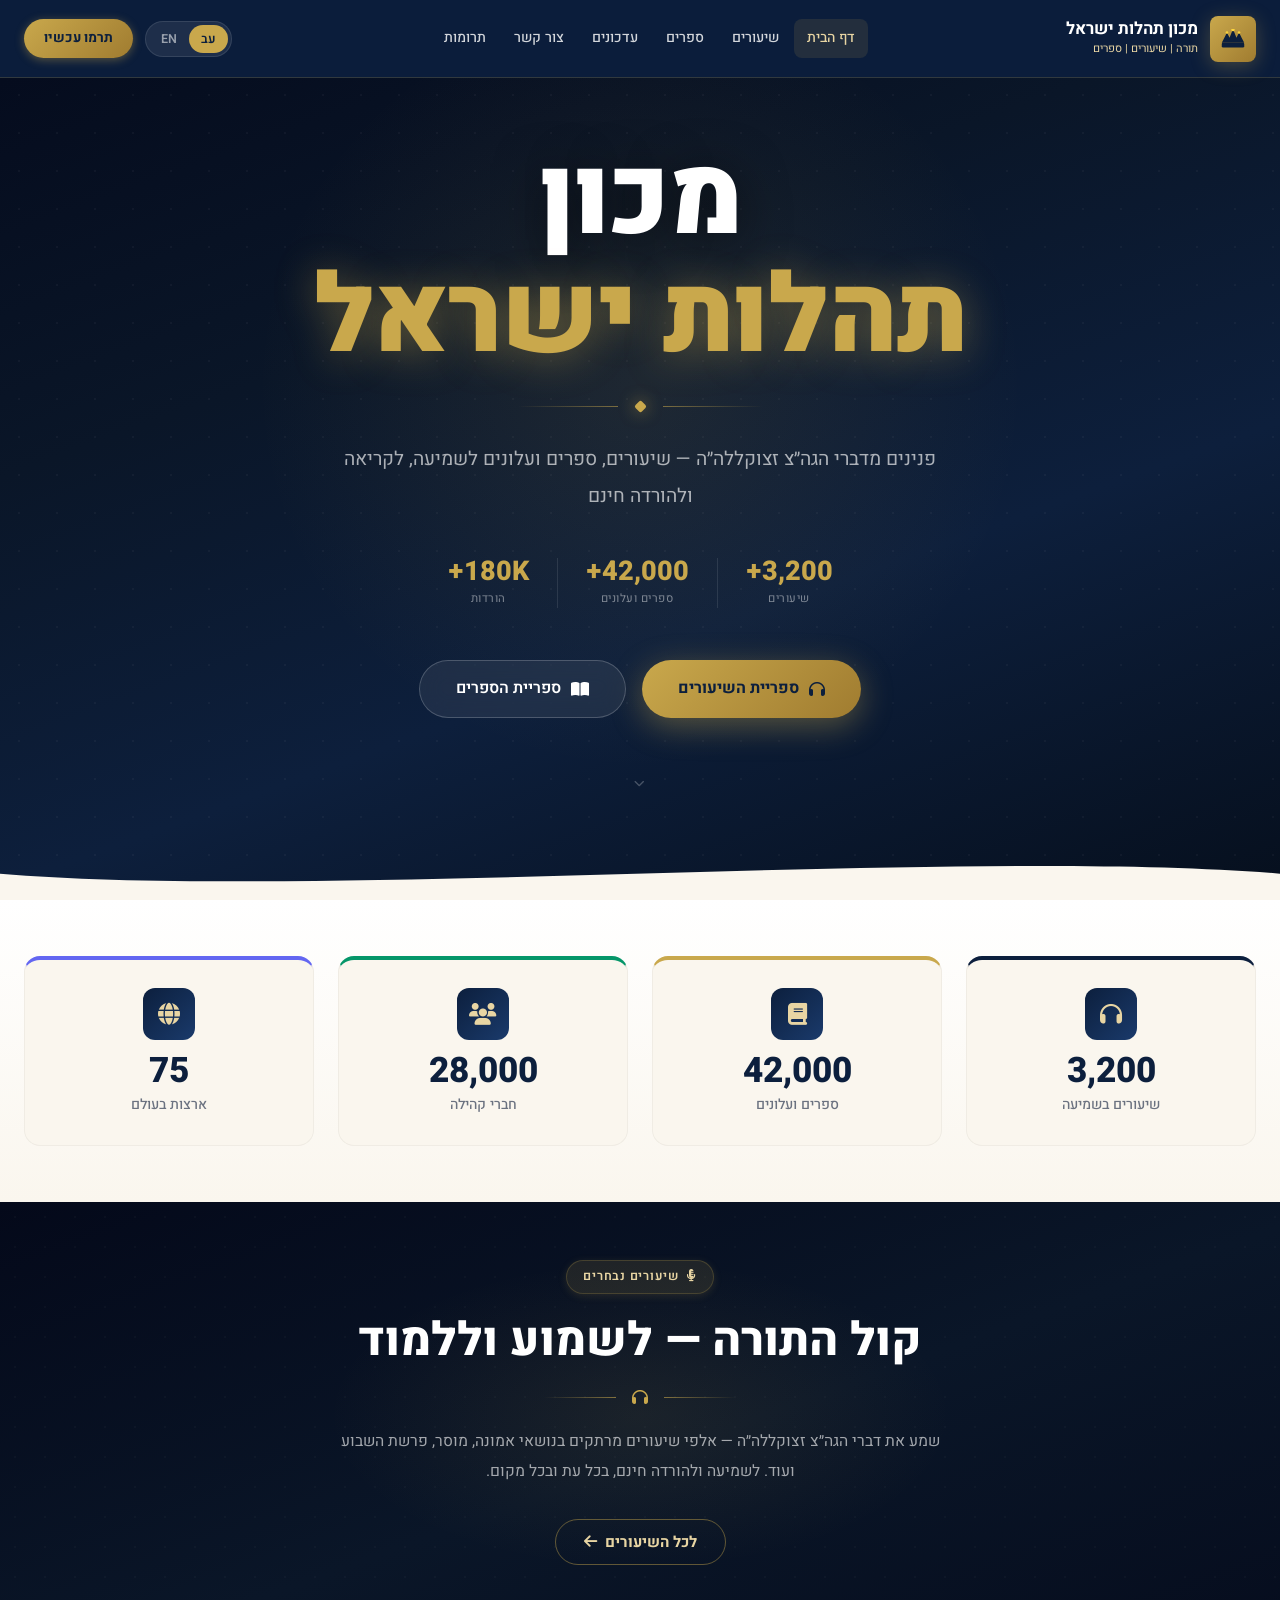
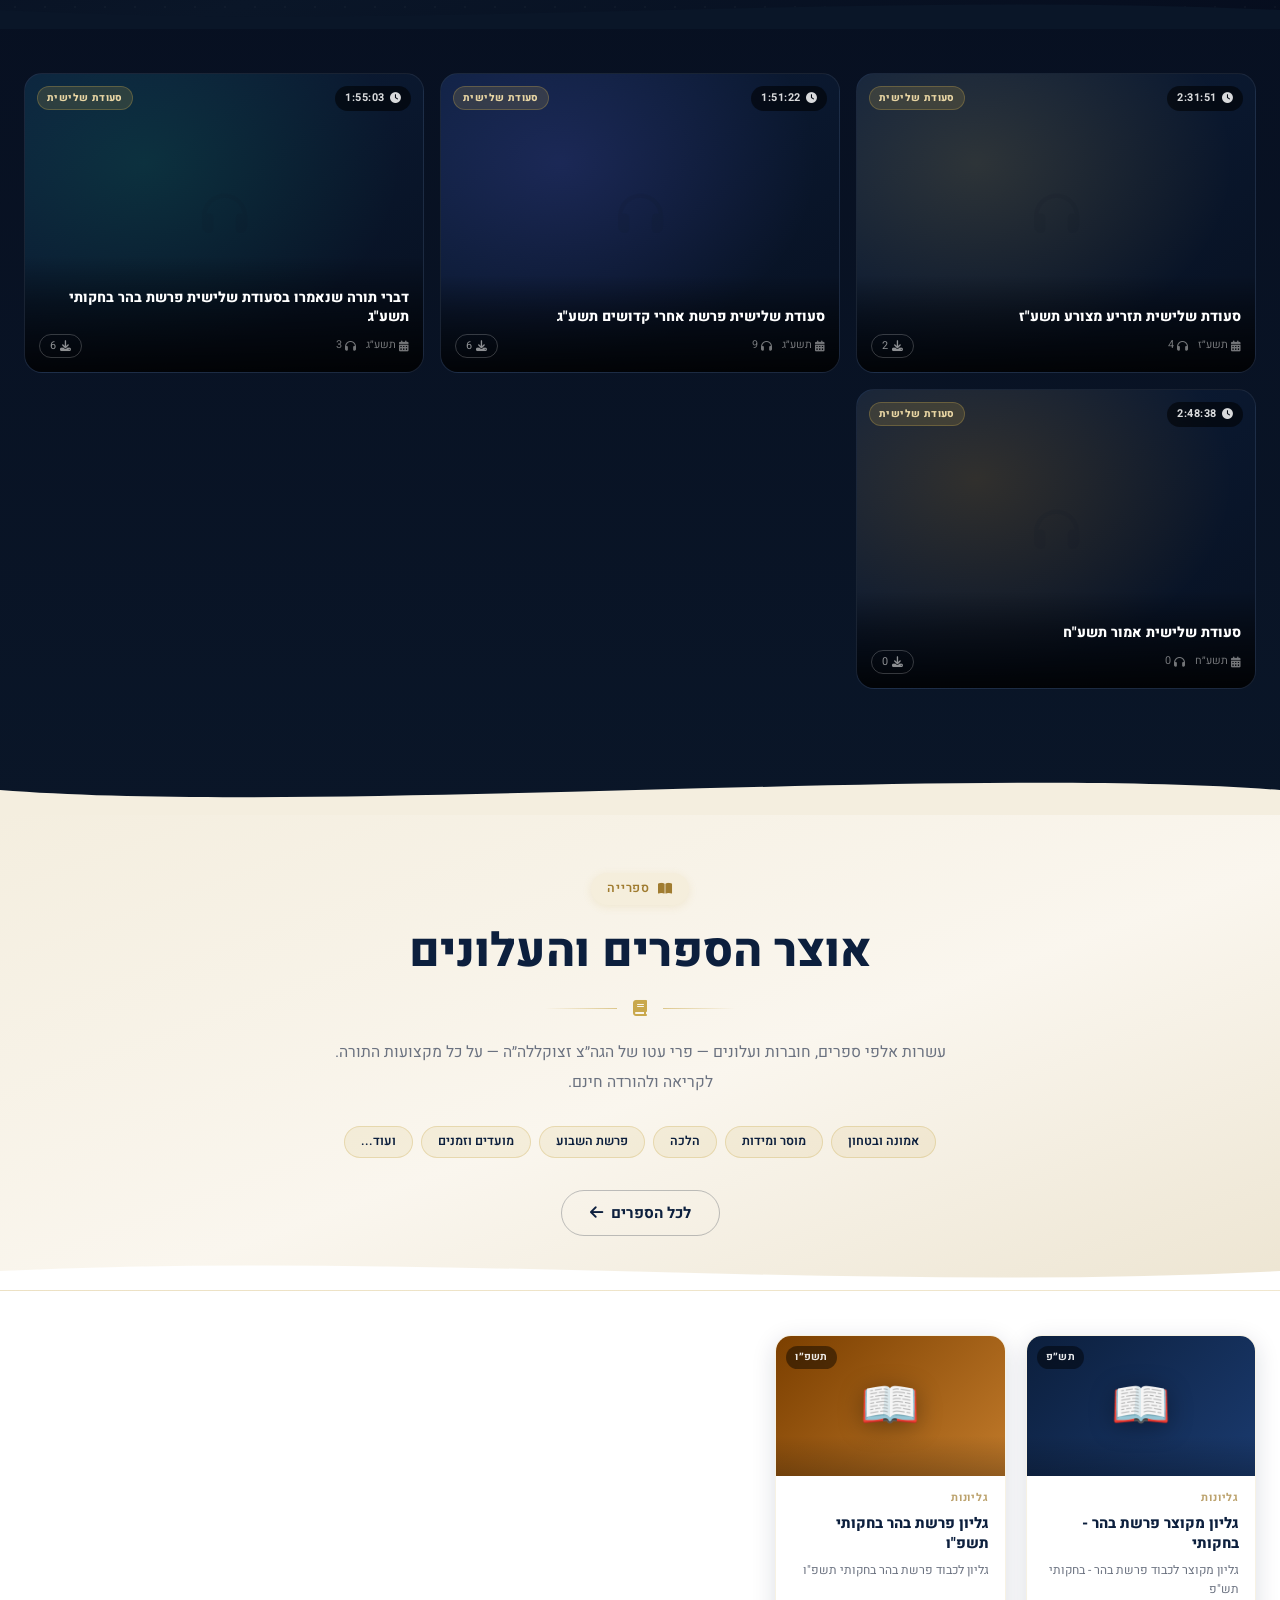
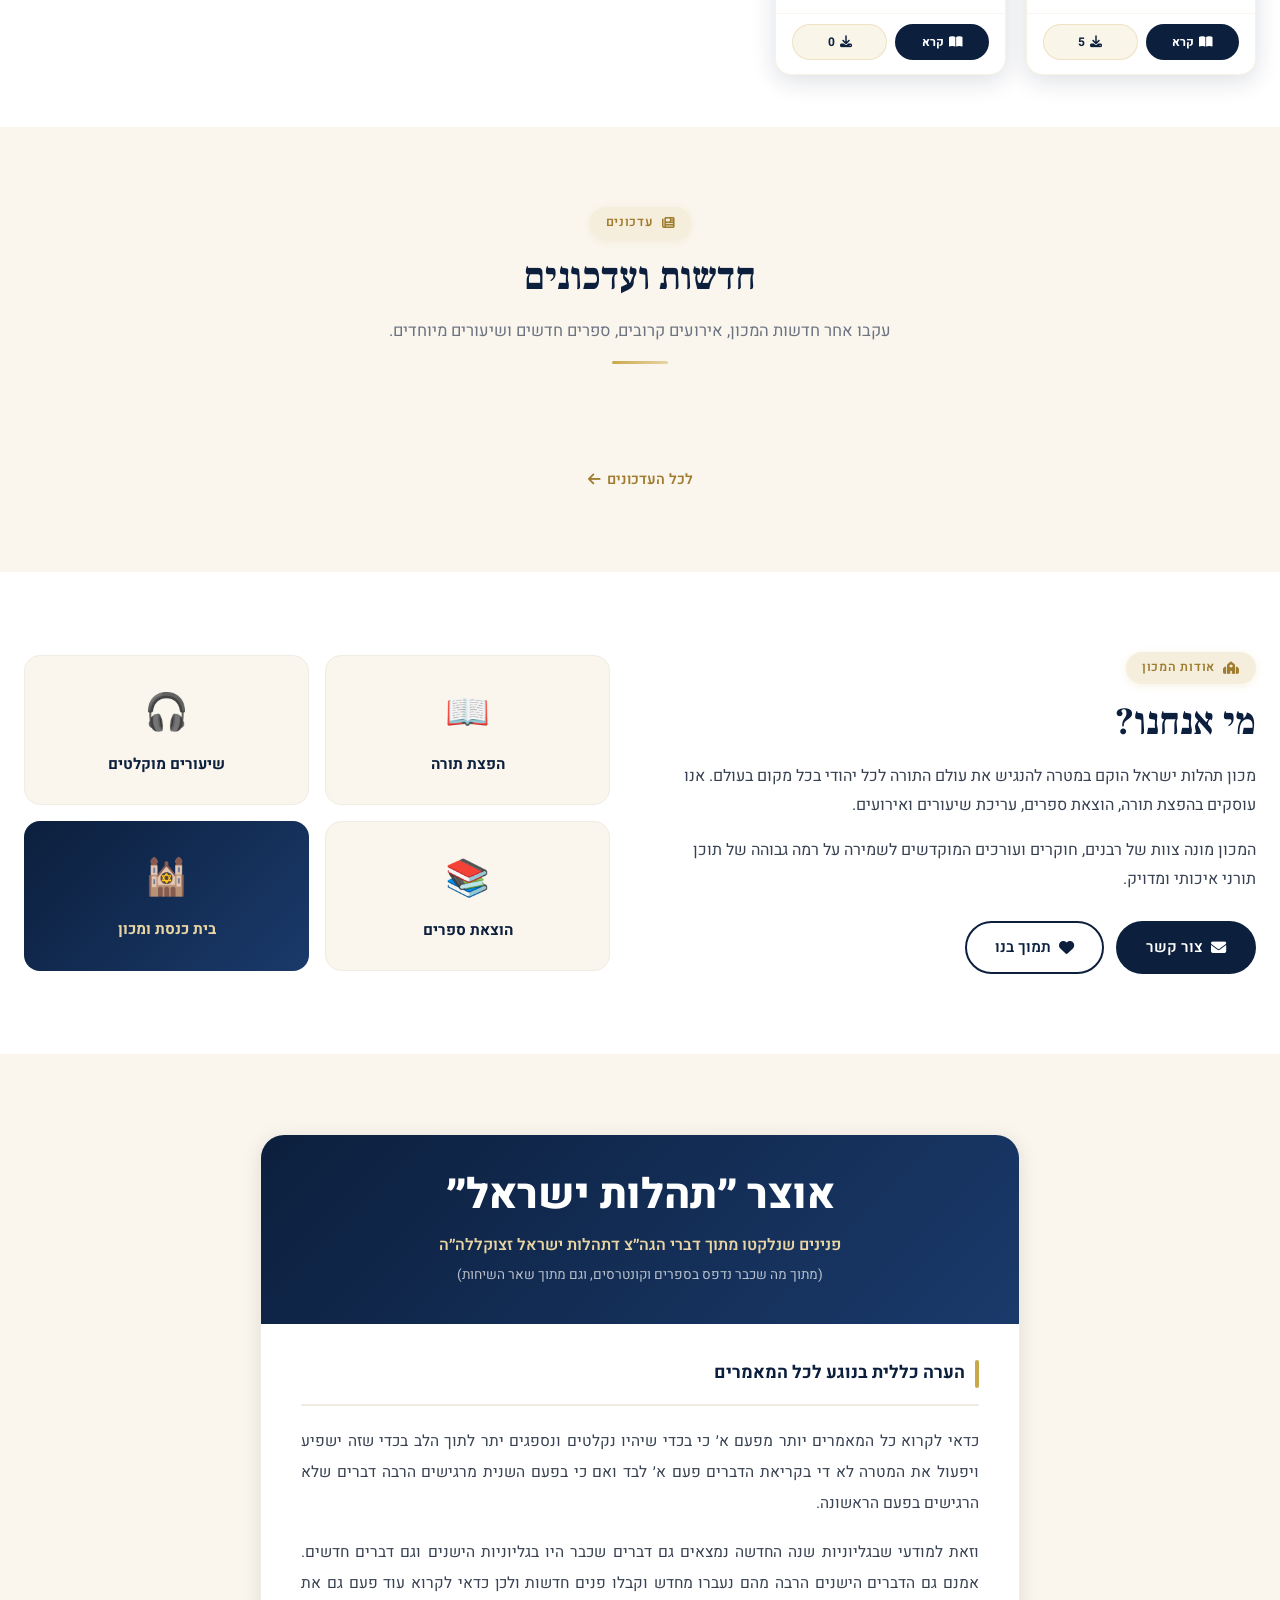
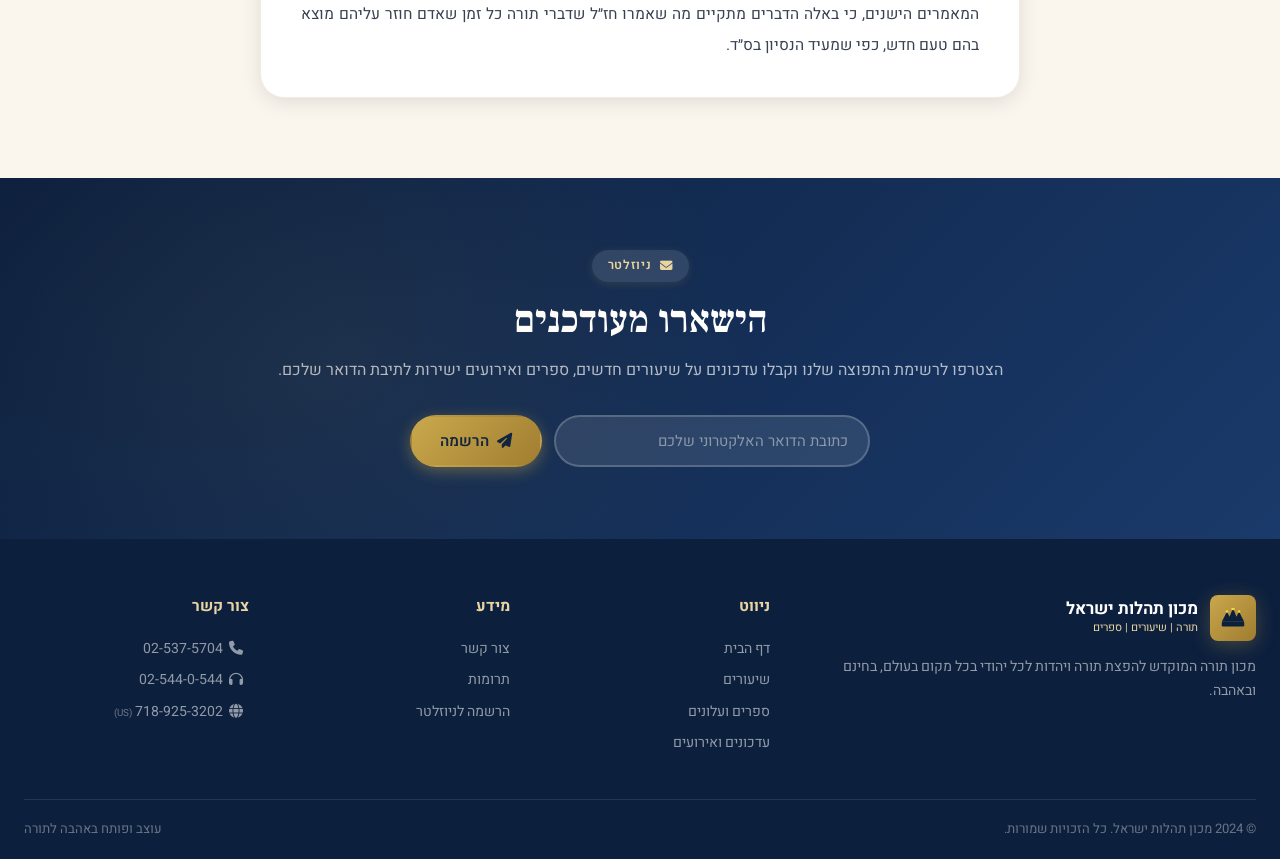
==== index.html @ 5eef7f37 "Homepage lessons: redesign as compact audio-tile grid" ====
<!DOCTYPE html>
<html lang="he" dir="rtl">
<head>
  <meta charset="UTF-8">
  <meta name="viewport" content="width=device-width, initial-scale=1.0">
  <title>מכון תהלות ישראל — Tehillot Israel Institute</title>
  <meta name="description" content="מכון תהלות ישראל — מאגר אלפי שיעורים ועשרות אלפי ספרים ועלונים. Torah lessons, books and pamphlets.">
  <link rel="stylesheet" href="css/style.css">
  <link rel="stylesheet" href="https://cdnjs.cloudflare.com/ajax/libs/font-awesome/6.5.0/css/all.min.css">
  <style>
    /* ===== NEW HERO ===== */
    .hero-grand {
      min-height: 100vh;
      background: linear-gradient(160deg, #040a1c 0%, #0a1628 35%, #0d1f3c 65%, #060f1d 100%);
      position: relative; display: flex; align-items: center; justify-content: center;
      overflow: hidden; padding-top: var(--nav-h);
    }
    /* dot grid */
    .hero-grand::before {
      content: ''; position: absolute; inset: 0; pointer-events: none;
      background-image: radial-gradient(rgba(255,255,255,.035) 1.5px, transparent 1.5px);
      background-size: 38px 38px;
    }
    /* golden glow center */
    .hero-grand::after {
      content: ''; position: absolute; pointer-events: none;
      width: 800px; height: 800px; border-radius: 50%;
      background: radial-gradient(ellipse, rgba(201,168,76,.1) 0%, transparent 68%);
      top: 50%; left: 50%; transform: translate(-50%, -58%);
    }
    .hero-grand-content { position: relative; z-index: 2; text-align: center; padding: 48px 20px 96px; }
    /* emblem */
    .hero-emblem {
      width: 96px; height: 96px;
      background: linear-gradient(135deg, var(--gold) 0%, var(--gold-dark) 100%);
      border-radius: 26px; display: flex; align-items: center; justify-content: center;
      margin: 0 auto 36px;
      font-size: 2.4rem; font-weight: 900; color: var(--primary); letter-spacing: -2px;
      box-shadow: 0 0 0 14px rgba(201,168,76,.1), 0 24px 64px rgba(201,168,76,.3);
      animation: emblem-pulse 3s ease-in-out infinite;
    }
    @keyframes emblem-pulse {
      0%, 100% { box-shadow: 0 0 0 14px rgba(201,168,76,.1), 0 24px 64px rgba(201,168,76,.25); }
      50%       { box-shadow: 0 0 0 22px rgba(201,168,76,.06), 0 24px 64px rgba(201,168,76,.4); }
    }
    .hero-supertitle {
      font-size: .68rem; letter-spacing: 5px; color: var(--gold-light);
      text-transform: uppercase; margin-bottom: 22px; font-weight: 600; opacity: .8;
    }
    .hero-main-title {
      font-family: var(--font-he); font-size: clamp(3rem, 9vw, 6.8rem);
      color: #fff; margin: 0 0 18px; font-weight: 900; line-height: 1.08;
      text-shadow: 0 6px 48px rgba(0,0,0,.55); letter-spacing: -1px;
    }
    .hero-main-title .gold { color: var(--gold); text-shadow: 0 4px 40px rgba(201,168,76,.45); }
    /* ornamental divider */
    .hero-ornament {
      display: flex; align-items: center; justify-content: center;
      gap: 18px; margin: 26px auto 30px;
    }
    .hero-ornament-line {
      height: 1px; width: 100px;
      background: linear-gradient(to var(--dir-end, left), transparent, rgba(201,168,76,.55));
    }
    .hero-ornament-diamond {
      width: 9px; height: 9px; background: var(--gold);
      transform: rotate(45deg); border-radius: 2px;
      box-shadow: 0 0 16px rgba(201,168,76,.7);
    }
    .hero-tagline {
      font-size: clamp(.95rem, 2vw, 1.2rem); color: rgba(255,255,255,.65);
      margin: 0 auto 44px; max-width: 600px; line-height: 1.9; font-weight: 400;
    }
    /* inline stats */
    .hero-mini-stats {
      display: flex; align-items: center; justify-content: center;
      gap: 0; margin-bottom: 52px; flex-wrap: wrap;
    }
    .hero-mini-stat { text-align: center; padding: 0 28px; }
    .hero-mini-stat + .hero-mini-stat { border-right: 1px solid rgba(255,255,255,.1); }
    .hero-mini-num { font-size: 1.7rem; font-weight: 800; color: var(--gold); line-height: 1; }
    .hero-mini-lbl { font-size: .72rem; color: rgba(255,255,255,.45); margin-top: 4px; letter-spacing: .5px; }
    /* CTA buttons */
    .hero-cta-row { display: flex; gap: 16px; justify-content: center; flex-wrap: wrap; }
    .hero-btn-gold {
      display: inline-flex; align-items: center; gap: 10px;
      background: linear-gradient(135deg, var(--gold) 0%, var(--gold-dark) 100%);
      color: var(--primary); font-weight: 700; font-size: 1rem;
      padding: 15px 36px; border-radius: 50px; text-decoration: none;
      box-shadow: 0 8px 32px rgba(201,168,76,.4);
      transition: transform .2s, box-shadow .2s;
    }
    .hero-btn-gold:hover { transform: translateY(-3px); box-shadow: 0 14px 44px rgba(201,168,76,.5); }
    .hero-btn-ghost {
      display: inline-flex; align-items: center; gap: 10px;
      background: rgba(255,255,255,.07); color: #fff; font-weight: 600; font-size: 1rem;
      padding: 15px 36px; border-radius: 50px; text-decoration: none;
      border: 1.5px solid rgba(255,255,255,.2);
      backdrop-filter: blur(12px); transition: background .2s, transform .2s;
    }
    .hero-btn-ghost:hover { background: rgba(255,255,255,.13); transform: translateY(-3px); }
    /* scroll hint */
    .hero-scroll-hint {
      margin-top: 60px; color: rgba(255,255,255,.25);
      display: flex; flex-direction: column; align-items: center; gap: 6px;
      font-size: .68rem; letter-spacing: 2px;
    }
    .hero-scroll-hint i { animation: hint-bounce .9s ease-in-out infinite alternate; }
    @keyframes hint-bounce {
      from { transform: translateY(0); opacity: .3; }
      to   { transform: translateY(7px); opacity: .7; }
    }
    .p-0 { padding: 0 !important; }
    /* ===== Featured section toppers ===== */
    .feat-section-topper {
      padding: 58px 0 46px; text-align: center;
      position: relative; overflow: hidden;
    }
    .lessons-topper {
      background: linear-gradient(160deg,#04091a 0%,#0a1628 55%,#060d1e 100%);
      padding-bottom: 64px;
    }
    .lessons-topper::before {
      content:''; position:absolute; inset:0; pointer-events:none;
      background-image: radial-gradient(rgba(255,255,255,.022) 1px, transparent 1px);
      background-size: 30px 30px;
    }
    .lessons-topper::after {
      content:''; position:absolute; pointer-events:none;
      width:650px; height:320px; border-radius:50%;
      background: radial-gradient(ellipse, rgba(201,168,76,.09) 0%, transparent 68%);
      top:50%; left:50%; transform:translate(-50%,-50%);
    }
    /* wave transitions */
    .lessons-wave, .books-wave {
      position:absolute; bottom:-1px; left:0; right:0; line-height:0; z-index:3;
    }
    .books-topper {
      background: linear-gradient(160deg,#f4eedf 0%,#faf6ee 55%,#ede5d2 100%);
      border-bottom: 1px solid rgba(201,168,76,.18);
    }
    .feat-topper-inner { position:relative; z-index:2; max-width:680px; margin:0 auto; }
    .lessons-topper .section-tag {
      background: rgba(201,168,76,.13); color: var(--gold-light);
      border: 1px solid rgba(201,168,76,.22);
    }
    .feat-title {
      font-family: var(--font-he);
      font-size: clamp(1.9rem,4vw,2.9rem);
      font-weight: 800; line-height: 1.15; margin: 0 0 22px;
    }
    .lessons-topper .feat-title { color:#fff; }
    .books-topper   .feat-title { color:var(--primary); }
    .feat-ornament {
      display:flex; align-items:center; justify-content:center;
      gap:16px; margin-bottom:22px;
    }
    .feat-line {
      display:block; height:1px; width:72px;
      background: linear-gradient(to left, transparent, rgba(201,168,76,.6));
    }
    .feat-line-r { background: linear-gradient(to right, transparent, rgba(201,168,76,.6)); }
    .feat-icon { color:var(--gold); font-size:1rem; }
    .feat-desc { font-size:.98rem; line-height:1.9; max-width:620px; margin:0 auto; }
    .lessons-topper .feat-desc { color:rgba(255,255,255,.62); }
    .books-topper   .feat-desc { color:var(--text-light); }
    .feat-cards-wrap { padding-top:44px; padding-bottom:52px; }
    .feat-cards-wrap:empty,
    .feat-cards-wrap[data-empty="1"] { display:none; }

    /* ===== Homepage Lesson Cards (audio-tile style) ===== */
    .home-lessons-grid {
      display:grid;
      grid-template-columns: repeat(3,1fr);
      gap:16px;
    }
    @media(max-width:768px){ .home-lessons-grid { grid-template-columns:1fr 1fr; } }
    @media(max-width:480px){ .home-lessons-grid { grid-template-columns:1fr; } }

    .hlc {
      position:relative; border-radius:18px; overflow:hidden;
      aspect-ratio:4/3; cursor:pointer;
      background:linear-gradient(145deg,#0d1f3c,#071020);
      border:1px solid rgba(255,255,255,.07);
      transition:transform .22s, box-shadow .22s;
    }
    .hlc:hover { transform:translateY(-5px) scale(1.02); box-shadow:0 20px 48px rgba(0,0,0,.5); }

    /* tinted gradient per index */
    .hlc[data-ci="0"] { --tc:rgba(201,168,76,.18); }
    .hlc[data-ci="1"] { --tc:rgba(99,102,241,.18); }
    .hlc[data-ci="2"] { --tc:rgba(16,185,129,.14); }
    .hlc[data-ci="3"] { --tc:rgba(245,158,11,.16); }
    .hlc[data-ci="4"] { --tc:rgba(239,68,68,.14); }
    .hlc[data-ci="5"] { --tc:rgba(139,92,246,.16); }
    .hlc::before {
      content:''; position:absolute; inset:0;
      background:radial-gradient(ellipse at 30% 30%, var(--tc,rgba(201,168,76,.15)), transparent 65%);
      pointer-events:none;
    }

    /* duration stamp top-left */
    .hlc-dur {
      position:absolute; top:12px; right:12px;
      background:rgba(0,0,0,.55); backdrop-filter:blur(8px);
      color:rgba(255,255,255,.85); font-size:.68rem; font-weight:700;
      padding:4px 10px; border-radius:20px; letter-spacing:.5px;
      display:flex; align-items:center; gap:5px;
    }

    /* category tag top-right */
    .hlc-cat {
      position:absolute; top:12px; left:12px;
      background:rgba(201,168,76,.18); backdrop-filter:blur(8px);
      border:1px solid rgba(201,168,76,.3);
      color:var(--gold-light); font-size:.63rem; font-weight:800;
      padding:3px 9px; border-radius:20px; letter-spacing:.4px;
    }

    /* big headphone icon center */
    .hlc-icon {
      position:absolute; top:50%; left:50%; transform:translate(-50%,-58%);
      font-size:2.8rem; opacity:.12; pointer-events:none;
    }

    /* play button center — appears on hover */
    .hlc-play-wrap {
      position:absolute; top:50%; left:50%; transform:translate(-50%,-50%);
      opacity:0; transition:opacity .2s;
    }
    .hlc:hover .hlc-play-wrap { opacity:1; }
    .hlc-play {
      width:52px; height:52px; border-radius:50%;
      background:linear-gradient(135deg,var(--gold),var(--gold-dark));
      border:none; cursor:pointer; display:flex; align-items:center; justify-content:center;
      color:var(--primary); font-size:1.1rem;
      box-shadow:0 6px 24px rgba(201,168,76,.55);
      transition:transform .15s;
    }
    .hlc-play:hover { transform:scale(1.1); }

    /* bottom info bar */
    .hlc-bottom {
      position:absolute; bottom:0; left:0; right:0;
      background:linear-gradient(to top, rgba(0,0,0,.85) 0%, rgba(0,0,0,.4) 60%, transparent 100%);
      padding:32px 14px 14px;
    }
    .hlc-title {
      font-size:.88rem; font-weight:800; color:#fff; line-height:1.35;
      display:-webkit-box; -webkit-line-clamp:2; -webkit-box-orient:vertical; overflow:hidden;
      margin-bottom:8px;
    }
    .hlc-foot {
      display:flex; align-items:center; justify-content:space-between;
    }
    .hlc-stats { display:flex; gap:10px; font-size:.68rem; color:rgba(255,255,255,.45); }
    .hlc-stats span { display:flex; align-items:center; gap:3px; }
    .hlc-dl {
      background:transparent; border:1px solid rgba(255,255,255,.2); border-radius:20px;
      padding:3px 10px; font-size:.68rem; color:rgba(255,255,255,.55); cursor:pointer;
      transition:border-color .15s, color .15s; display:flex; align-items:center; gap:4px;
    }
    .hlc-dl:hover { border-color:rgba(201,168,76,.6); color:var(--gold-light); }

    /* ===== Homepage Book Cards (book-cover style) ===== */
    .home-books-grid { display:grid; grid-template-columns:repeat(auto-fill,minmax(200px,1fr)); gap:20px; }
    .hbc {
      border-radius:16px; overflow:hidden;
      box-shadow:0 6px 24px rgba(12,31,61,.14);
      border:1px solid rgba(201,168,76,.15);
      background:#fff;
      display:flex; flex-direction:column;
      cursor:pointer;
      transition:transform .22s, box-shadow .22s;
    }
    .hbc:hover { transform:translateY(-6px) rotate(-0.5deg); box-shadow:0 18px 48px rgba(12,31,61,.18); }
    .hbc-cover {
      height:140px; position:relative; display:flex; align-items:center; justify-content:center;
      overflow:hidden;
    }
    .hbc-cover-emoji { font-size:3rem; position:relative; z-index:2; filter:drop-shadow(0 4px 12px rgba(0,0,0,.35)); }
    .hbc-cover::after {
      content:''; position:absolute; bottom:0; left:0; right:0; height:40px;
      background:linear-gradient(to top, rgba(0,0,0,.25), transparent);
    }
    .hbc-year-badge {
      position:absolute; top:10px; left:10px; z-index:3;
      background:rgba(0,0,0,.45); backdrop-filter:blur(8px);
      color:rgba(255,255,255,.9); font-size:.65rem; font-weight:700;
      padding:3px 9px; border-radius:20px; letter-spacing:.3px;
    }
    .hbc-body { padding:14px 16px; flex:1; }
    .hbc-cat {
      font-size:.68rem; font-weight:700; text-transform:uppercase;
      letter-spacing:.8px; margin-bottom:6px; opacity:.7;
    }
    .hbc-title { font-size:.92rem; font-weight:800; color:var(--primary); line-height:1.4; margin-bottom:6px; }
    .hbc-desc { font-size:.75rem; color:var(--text-light); line-height:1.6; display:-webkit-box; -webkit-line-clamp:2; -webkit-box-orient:vertical; overflow:hidden; }
    .hbc-foot {
      padding:10px 16px 14px; display:flex; gap:8px;
      border-top:1px solid rgba(201,168,76,.1);
    }
    .hbc-btn {
      flex:1; padding:8px 0; border-radius:20px; font-size:.75rem; font-weight:700;
      border:none; cursor:pointer; display:flex; align-items:center; justify-content:center; gap:5px;
      transition:transform .15s, box-shadow .15s;
    }
    .hbc-btn:hover { transform:translateY(-1px); }
    .hbc-btn-read { background:var(--primary); color:#fff; }
    .hbc-btn-dl { background:rgba(201,168,76,.12); color:var(--primary); border:1px solid rgba(201,168,76,.25); }

    /* Book cover color palette */
    .hbc-cover-0 { background:linear-gradient(135deg,#0c1f3d 0%,#1a3a6e 100%); }
    .hbc-cover-1 { background:linear-gradient(135deg,#7b3f00 0%,#c17a2a 100%); }
    .hbc-cover-2 { background:linear-gradient(135deg,#1a3a2a 0%,#2d6a4f 100%); }
    .hbc-cover-3 { background:linear-gradient(135deg,#3a1a2a 0%,#7a2d5a 100%); }
    .hbc-cover-4 { background:linear-gradient(135deg,#1a2a3a 0%,#2d4a7a 100%); }
    .hbc-cover-5 { background:linear-gradient(135deg,#3a2a0c 0%,#7a5a1a 100%); }
    .feat-cta-link {
      display: inline-flex; align-items: center; gap: 8px;
      color: var(--gold-light); font-weight: 700; font-size: .95rem;
      border: 1.5px solid rgba(201,168,76,.45); border-radius: 50px;
      padding: 10px 28px; transition: background .2s, gap .2s;
      text-decoration: none;
    }
    .feat-cta-link:hover { background: rgba(201,168,76,.1); gap: 14px; }
    .feat-cta-link--dark { color: var(--primary); border-color: rgba(10,22,40,.25); }
    .feat-cta-link--dark:hover { background: rgba(10,22,40,.06); }

    /* ===== Homepage polish ===== */
    .stats-section { background: linear-gradient(180deg,#fff 0%,var(--cream) 100%); }
    .stats-grid { gap: 24px; }
    .stat-card { border-top: 4px solid transparent; position: relative; overflow: hidden; }
    .stat-card::before { content:''; position:absolute; inset:0; opacity:0; transition: opacity .3s;
      background: linear-gradient(135deg, rgba(201,168,76,.04), transparent); }
    .stat-card:hover::before { opacity:1; }
    .stat-card:nth-child(1) { border-top-color: var(--primary); }
    .stat-card:nth-child(2) { border-top-color: var(--gold); }
    .stat-card:nth-child(3) { border-top-color: var(--success); }
    .stat-card:nth-child(4) { border-top-color: #6366f1; }
    .stat-num { font-size: 2.2rem; }
    .section-header { position: relative; }
    .section-header::after {
      content:''; display:block; width:56px; height:3px;
      background: linear-gradient(to right, var(--gold), var(--gold-light));
      margin: 14px auto 0; border-radius:2px;
    }
    .card { transition: transform .22s ease, box-shadow .22s ease; }
    .card:hover { transform: translateY(-5px); box-shadow: 0 12px 36px rgba(12,31,61,.12); }
    .section { position: relative; }
    .section-tag { box-shadow: 0 2px 8px rgba(201,168,76,.15); }
    .subscribe-section { position: relative; overflow: hidden; }
    #subscribeSection { scroll-margin-top: var(--nav-h, 80px); }
    .subscribe-section::before {
      content:''; position:absolute; top:-40%; left:-10%;
      width:70%; height:180%;
      background: radial-gradient(ellipse, rgba(201,168,76,.07), transparent 70%);
      pointer-events:none;
    }
  </style>
</head>
<body>

<!-- NAVBAR -->
<nav class="navbar" id="navbar">
  <div class="nav-container">
    <a href="index.html" class="nav-logo">
      <div class="nav-logo-icon">
        <svg viewBox="0 0 30 22" width="26" height="19" fill="none" xmlns="http://www.w3.org/2000/svg">
          <path d="M2,16 L5,10 L8,4 L11,10 L15,0 L19,10 L22,4 L25,10 L28,16 Z" fill="#0c1f3d"/>
          <rect x="2" y="16" width="26" height="5.5" rx="1.5" fill="#0c1f3d"/>
          <circle cx="8"  cy="4"   r="1.5" fill="rgba(255,215,60,0.95)"/>
          <circle cx="15" cy="0.8" r="1.9" fill="rgba(255,215,60,1)"/>
          <circle cx="22" cy="4"   r="1.5" fill="rgba(255,215,60,0.95)"/>
        </svg>
      </div>
      <div>
        <div class="nav-logo-title" data-he="מכון תהלות ישראל" data-en="Tehillot Israel Institute">מכון תהלות ישראל</div>
        <div class="nav-logo-sub" data-he="תורה | שיעורים | ספרים" data-en="Torah | Lessons | Books">תורה | שיעורים | ספרים</div>
      </div>
    </a>
    <div class="nav-links" id="navLinks">
      <a href="index.html" class="active" data-he="דף הבית" data-en="Home">דף הבית</a>
      <a href="lessons.html" data-he="שיעורים" data-en="Lessons">שיעורים</a>
      <a href="books.html" data-he="ספרים" data-en="Books">ספרים</a>
      <a href="updates.html" data-he="עדכונים" data-en="Updates">עדכונים</a>
      <a href="contact.html" data-he="צור קשר" data-en="Contact">צור קשר</a>
      <a href="donate.html" data-he="תרומות" data-en="Donate">תרומות</a>
    </div>
    <div class="nav-actions">
      <div class="lang-switcher">
        <button class="lang-btn active" data-lang="he">עב</button>
        <button class="lang-btn" data-lang="en">EN</button>
      </div>
      <a href="donate.html" class="btn-donate-nav" data-he="תרמו עכשיו" data-en="Donate Now">תרמו עכשיו</a>
      <div class="hamburger" id="hamburger" onclick="document.getElementById('navLinks').classList.toggle('open')">
        <span></span><span></span><span></span>
      </div>
    </div>
  </div>
</nav>

<!-- HERO -->
<section class="hero-grand">
  <div class="container hero-grand-content">

    <!-- Main title -->
    <h1 class="hero-main-title">
      <span data-he="מכון" data-en="Tehillot">מכון</span>
      <br>
      <span class="gold" data-he="תהלות ישראל" data-en="Israel Institute">תהלות ישראל</span>
    </h1>

    <!-- Ornamental divider -->
    <div class="hero-ornament">
      <div class="hero-ornament-line" style="--dir-end:left"></div>
      <div class="hero-ornament-diamond"></div>
      <div class="hero-ornament-line" style="--dir-end:right"></div>
    </div>

    <!-- Tagline -->
    <p class="hero-tagline" data-he="פנינים מדברי הגה״צ זצוקללה״ה — שיעורים, ספרים ועלונים לשמיעה, לקריאה ולהורדה חינם" data-en="Torah wisdom — thousands of lessons, books and pamphlets to listen, read and download for free">
      פנינים מדברי הגה״צ זצוקללה״ה — שיעורים, ספרים ועלונים לשמיעה, לקריאה ולהורדה חינם
    </p>

    <!-- Mini stats -->
    <div class="hero-mini-stats">
      <div class="hero-mini-stat">
        <div class="hero-mini-num">3,200+</div>
        <div class="hero-mini-lbl" data-he="שיעורים" data-en="Lessons">שיעורים</div>
      </div>
      <div class="hero-mini-stat">
        <div class="hero-mini-num">42,000+</div>
        <div class="hero-mini-lbl" data-he="ספרים ועלונים" data-en="Books & Pamphlets">ספרים ועלונים</div>
      </div>
      <div class="hero-mini-stat">
        <div class="hero-mini-num">180K+</div>
        <div class="hero-mini-lbl" data-he="הורדות" data-en="Downloads">הורדות</div>
      </div>
    </div>

    <!-- CTA Buttons -->
    <div class="hero-cta-row">
      <a href="lessons.html" class="hero-btn-gold">
        <i class="fas fa-headphones"></i>
        <span data-he="ספריית השיעורים" data-en="Lessons Library">ספריית השיעורים</span>
      </a>
      <a href="books.html" class="hero-btn-ghost">
        <i class="fas fa-book-open"></i>
        <span data-he="ספריית הספרים" data-en="Books Library">ספריית הספרים</span>
      </a>
    </div>

    <!-- Scroll hint -->
    <div class="hero-scroll-hint">
      <i class="fas fa-chevron-down"></i>
    </div>

  </div>

  <!-- Wave -->
  <div class="hero-wave" style="position:absolute;bottom:0;left:0;right:0;line-height:0">
    <svg viewBox="0 0 1440 60" preserveAspectRatio="none" xmlns="http://www.w3.org/2000/svg" style="width:100%;display:block">
      <path d="M0,30 C360,60 1080,0 1440,30 L1440,60 L0,60 Z" fill="#faf6ee"/>
    </svg>
  </div>
</section>

<!-- STATS -->
<section class="stats-section">
  <div class="container">
    <div class="stats-grid">
      <div class="stat-card">
        <div class="stat-icon"><i class="fas fa-headphones"></i></div>
        <div class="stat-num count-animate" data-target="3200">0</div>
        <div class="stat-lbl" data-he="שיעורים בשמיעה" data-en="Audio Lessons">שיעורים בשמיעה</div>
      </div>
      <div class="stat-card">
        <div class="stat-icon"><i class="fas fa-book"></i></div>
        <div class="stat-num count-animate" data-target="42000">0</div>
        <div class="stat-lbl" data-he="ספרים ועלונים" data-en="Books & Pamphlets">ספרים ועלונים</div>
      </div>
      <div class="stat-card">
        <div class="stat-icon"><i class="fas fa-users"></i></div>
        <div class="stat-num count-animate" data-target="28000">0</div>
        <div class="stat-lbl" data-he="חברי קהילה" data-en="Community Members">חברי קהילה</div>
      </div>
      <div class="stat-card">
        <div class="stat-icon"><i class="fas fa-globe"></i></div>
        <div class="stat-num count-animate" data-target="75">0</div>
        <div class="stat-lbl" data-he="ארצות בעולם" data-en="Countries Worldwide">ארצות בעולם</div>
      </div>
    </div>
  </div>
</section>

<!-- FEATURED LESSONS -->
<section class="section p-0" style="background:linear-gradient(180deg,#060d1e 0%,#0a1628 100%);">
  <!-- Dark header strip -->
  <div class="feat-section-topper lessons-topper">
    <div class="container">
      <div class="feat-topper-inner">
        <div class="section-tag" style="margin-bottom:20px">
          <i class="fas fa-microphone-alt"></i>
          <span data-he="שיעורים נבחרים" data-en="Featured Lessons">שיעורים נבחרים</span>
        </div>
        <h2 class="feat-title" data-he="קול התורה — לשמוע וללמוד" data-en="The Voice of Torah — Listen & Learn">
          קול התורה — לשמוע וללמוד
        </h2>
        <div class="feat-ornament">
          <span class="feat-line"></span>
          <i class="fas fa-headphones feat-icon"></i>
          <span class="feat-line feat-line-r"></span>
        </div>
        <p class="feat-desc" data-he="שמע את דברי הגה״צ זצוקללה״ה — אלפי שיעורים מרתקים בנושאי אמונה, מוסר, פרשת השבוע ועוד. לשמיעה ולהורדה חינם, בכל עת ובכל מקום." data-en="Listen to the words of the Gaon — thousands of fascinating lessons on faith, ethics, Torah portion and more. Free to listen and download, anytime, anywhere.">
          שמע את דברי הגה״צ זצוקללה״ה — אלפי שיעורים מרתקים בנושאי אמונה, מוסר, פרשת השבוע ועוד.<br>
          לשמיעה ולהורדה חינם, בכל עת ובכל מקום.
        </p>
        <div style="margin-top:32px">
          <a href="lessons.html" class="feat-cta-link">
            <span data-he="לכל השיעורים" data-en="All Lessons">לכל השיעורים</span>
            <i class="fas fa-arrow-left"></i>
          </a>
        </div>
      </div>
    </div>
    <!-- wave transition to cards area -->
    <div class="lessons-wave">
      <svg viewBox="0 0 1440 40" preserveAspectRatio="none" xmlns="http://www.w3.org/2000/svg" style="width:100%;display:block;height:40px">
        <path d="M0,20 C480,42 960,0 1440,20 L1440,40 L0,40 Z" fill="#0a1628"/>
      </svg>
    </div>
  </div>
  <!-- Cards area -->
  <div class="container feat-cards-wrap" style="background:transparent">
    <div class="home-lessons-grid" id="featuredLessons"></div>
  </div>
  <!-- wave out to books section -->
  <div style="line-height:0;margin-top:24px">
    <svg viewBox="0 0 1440 50" preserveAspectRatio="none" xmlns="http://www.w3.org/2000/svg" style="width:100%;display:block;height:50px">
      <path d="M0,25 C360,50 1080,0 1440,25 L1440,50 L0,50 Z" fill="#f4eedf"/>
    </svg>
  </div>
</section>

<!-- FEATURED BOOKS -->
<section class="section p-0" style="background:white;">
  <!-- Warm header strip -->
  <div class="feat-section-topper books-topper">
    <div class="container">
      <div class="feat-topper-inner" style="padding-bottom:8px">
        <div class="section-tag" style="margin-bottom:20px">
          <i class="fas fa-book-open"></i>
          <span data-he="ספרייה" data-en="Library">ספרייה</span>
        </div>
        <h2 class="feat-title" data-he="אוצר הספרים והעלונים" data-en="Treasury of Books & Pamphlets">
          אוצר הספרים והעלונים
        </h2>
        <div class="feat-ornament">
          <span class="feat-line"></span>
          <i class="fas fa-book feat-icon"></i>
          <span class="feat-line feat-line-r"></span>
        </div>
        <p class="feat-desc" data-he="עשרות אלפי ספרים, חוברות ועלונים — פרי עטו של הגה״צ זצוקללה״ה — על כל מקצועות התורה. לקריאה ולהורדה חינם." data-en="Tens of thousands of books, pamphlets and bulletins — by the Gaon — on all fields of Torah. Free to read and download.">
          עשרות אלפי ספרים, חוברות ועלונים — פרי עטו של הגה״צ זצוקללה״ה — על כל מקצועות התורה.<br>
          לקריאה ולהורדה חינם.
        </p>
        <!-- Category chips -->
        <div style="display:flex;flex-wrap:wrap;gap:8px;justify-content:center;margin-top:28px">
          <span style="background:rgba(201,168,76,.12);color:var(--primary);border:1px solid rgba(201,168,76,.3);padding:5px 16px;border-radius:50px;font-size:.78rem;font-weight:600">אמונה ובטחון</span>
          <span style="background:rgba(201,168,76,.12);color:var(--primary);border:1px solid rgba(201,168,76,.3);padding:5px 16px;border-radius:50px;font-size:.78rem;font-weight:600">מוסר ומידות</span>
          <span style="background:rgba(201,168,76,.12);color:var(--primary);border:1px solid rgba(201,168,76,.3);padding:5px 16px;border-radius:50px;font-size:.78rem;font-weight:600">הלכה</span>
          <span style="background:rgba(201,168,76,.12);color:var(--primary);border:1px solid rgba(201,168,76,.3);padding:5px 16px;border-radius:50px;font-size:.78rem;font-weight:600">פרשת השבוע</span>
          <span style="background:rgba(201,168,76,.12);color:var(--primary);border:1px solid rgba(201,168,76,.3);padding:5px 16px;border-radius:50px;font-size:.78rem;font-weight:600">מועדים וזמנים</span>
          <span style="background:rgba(201,168,76,.12);color:var(--primary);border:1px solid rgba(201,168,76,.3);padding:5px 16px;border-radius:50px;font-size:.78rem;font-weight:600">ועוד...</span>
        </div>
        <div style="margin-top:32px">
          <a href="books.html" class="feat-cta-link feat-cta-link--dark">
            <span data-he="לכל הספרים" data-en="All Books">לכל הספרים</span>
            <i class="fas fa-arrow-left"></i>
          </a>
        </div>
      </div>
    </div>
    <!-- wave transition to cards area -->
    <div class="books-wave">
      <svg viewBox="0 0 1440 40" preserveAspectRatio="none" xmlns="http://www.w3.org/2000/svg" style="width:100%;display:block;height:40px">
        <path d="M0,20 C480,0 960,42 1440,20 L1440,40 L0,40 Z" fill="white"/>
      </svg>
    </div>
  </div>
  <!-- Cards area -->
  <div class="container feat-cards-wrap">
    <div class="home-books-grid" id="featuredBooks"></div>
  </div>
</section>

<!-- LATEST UPDATES -->
<section class="section" style="background: var(--cream);">
  <div class="container">
    <div class="section-header">
      <div class="section-tag"><i class="fas fa-newspaper"></i> <span data-he="עדכונים" data-en="Updates">עדכונים</span></div>
      <h2 class="section-title" data-he="חדשות ועדכונים" data-en="News & Updates">חדשות ועדכונים</h2>
      <p class="section-desc" data-he="עקבו אחר חדשות המכון, אירועים קרובים, ספרים חדשים ושיעורים מיוחדים." data-en="Follow institute news, upcoming events, new publications and special lessons.">
        עקבו אחר חדשות המכון, אירועים קרובים, ספרים חדשים ושיעורים מיוחדים.
      </p>
    </div>
    <div class="grid-2" id="featuredUpdates"></div>
    <div class="text-center" style="margin-top:24px">
      <a href="updates.html" class="section-link">
        <span data-he="לכל העדכונים" data-en="All Updates">לכל העדכונים</span>
        <i class="fas fa-arrow-left"></i>
      </a>
    </div>
  </div>
</section>

<!-- ABOUT SECTION -->
<section class="section" style="background: white;">
  <div class="container">
    <div class="grid-2" style="align-items:center;gap:60px">
      <div>
        <div class="section-tag"><i class="fas fa-synagogue"></i> <span data-he="אודות המכון" data-en="About the Institute">אודות המכון</span></div>
        <h2 class="section-title" data-he="מי אנחנו?" data-en="Who Are We?">מי אנחנו?</h2>
        <p style="margin-bottom:16px" data-he="מכון תהלות ישראל הוקם במטרה להנגיש את עולם התורה לכל יהודי בכל מקום בעולם. אנו עוסקים בהפצת תורה, הוצאת ספרים, עריכת שיעורים ואירועים." data-en="Tehillot Israel Institute was founded to make the world of Torah accessible to every Jew everywhere. We engage in spreading Torah, publishing books, and organizing lessons and events.">
          מכון תהלות ישראל הוקם במטרה להנגיש את עולם התורה לכל יהודי בכל מקום בעולם. אנו עוסקים בהפצת תורה, הוצאת ספרים, עריכת שיעורים ואירועים.
        </p>
        <p data-he="המכון מונה צוות של רבנים, חוקרים ועורכים המוקדשים לשמירה על רמה גבוהה של תוכן תורני איכותי ומדויק." data-en="The Institute has a team of rabbis, researchers and editors dedicated to maintaining a high standard of quality and accurate Torah content.">
          המכון מונה צוות של רבנים, חוקרים ועורכים המוקדשים לשמירה על רמה גבוהה של תוכן תורני איכותי ומדויק.
        </p>
        <div style="display:flex;gap:12px;margin-top:28px;flex-wrap:wrap">
          <a href="contact.html" class="btn btn-dark">
            <i class="fas fa-envelope"></i>
            <span data-he="צור קשר" data-en="Contact Us">צור קשר</span>
          </a>
          <a href="donate.html" class="btn btn-outline-dark">
            <i class="fas fa-heart"></i>
            <span data-he="תמוך בנו" data-en="Support Us">תמוך בנו</span>
          </a>
        </div>
      </div>
      <div style="display:grid;grid-template-columns:1fr 1fr;gap:16px">
        <div style="background:var(--cream);border-radius:var(--r-lg);padding:28px;text-align:center;border:1px solid var(--border-light)">
          <div style="font-size:36px;margin-bottom:10px">📖</div>
          <div style="font-size:.95rem;font-weight:700;color:var(--primary)" data-he="הפצת תורה" data-en="Torah Outreach">הפצת תורה</div>
        </div>
        <div style="background:var(--cream);border-radius:var(--r-lg);padding:28px;text-align:center;border:1px solid var(--border-light)">
          <div style="font-size:36px;margin-bottom:10px">🎧</div>
          <div style="font-size:.95rem;font-weight:700;color:var(--primary)" data-he="שיעורים מוקלטים" data-en="Recorded Lessons">שיעורים מוקלטים</div>
        </div>
        <div style="background:var(--cream);border-radius:var(--r-lg);padding:28px;text-align:center;border:1px solid var(--border-light)">
          <div style="font-size:36px;margin-bottom:10px">📚</div>
          <div style="font-size:.95rem;font-weight:700;color:var(--primary)" data-he="הוצאת ספרים" data-en="Book Publishing">הוצאת ספרים</div>
        </div>
        <div style="background:linear-gradient(135deg,var(--primary),var(--primary-light));border-radius:var(--r-lg);padding:28px;text-align:center">
          <div style="font-size:36px;margin-bottom:10px">🕍</div>
          <div style="font-size:.95rem;font-weight:700;color:var(--gold-light)" data-he="בית כנסת ומכון" data-en="Synagogue & Institute">בית כנסת ומכון</div>
        </div>
      </div>
    </div>
  </div>
</section>

<!-- OTZAR TEHILLOT YISRAEL -->
<section class="section" style="background:var(--cream);">
  <div class="container">
    <div style="max-width:760px;margin:0 auto">
      <div style="background:#fff;border-radius:var(--r-xl);box-shadow:var(--shadow-md);overflow:hidden;border:1px solid var(--border-light)">

        <!-- Header -->
        <div style="background:linear-gradient(135deg,var(--primary) 0%,var(--primary-light) 100%);padding:36px 40px;text-align:center">
          <h2 style="font-family:var(--font-he);font-size:clamp(1.8rem,4vw,2.6rem);color:#fff;margin:0 0 10px;font-weight:800;line-height:1.2">
            אוצר ״תהלות ישראל״
          </h2>
          <p style="color:var(--gold-light);font-size:1rem;margin:0 0 4px;font-weight:600">
            פנינים שנלקטו מתוך דברי הגה״צ דתהלות ישראל זצוקללה״ה
          </p>
          <p style="color:rgba(255,255,255,.7);font-size:.85rem;margin:0">
            (מתוך מה שכבר נדפס בספרים וקונטרסים, וגם מתוך שאר השיחות)
          </p>
        </div>

        <!-- Body -->
        <div style="padding:36px 40px" dir="rtl">
          <div style="display:flex;align-items:center;gap:10px;margin-bottom:20px;padding-bottom:16px;border-bottom:2px solid var(--border-light)">
            <div style="width:4px;height:28px;background:var(--gold);border-radius:2px;flex-shrink:0"></div>
            <h3 style="font-size:1.1rem;font-weight:700;color:var(--primary);margin:0">הערה כללית בנוגע לכל המאמרים</h3>
          </div>
          <p style="line-height:2;color:var(--text-med);font-size:.97rem;margin:0 0 18px;text-align:justify">
            כדאי לקרוא כל המאמרים יותר מפעם א׳ כי בכדי שיהיו נקלטים ונספגים יתר לתוך הלב בכדי שזה ישפיע ויפעול את המטרה לא די בקריאת הדברים פעם א׳ לבד ואם כי בפעם השנית מרגישים הרבה דברים שלא הרגישים בפעם הראשונה.
          </p>
          <p style="line-height:2;color:var(--text-med);font-size:.97rem;margin:0;text-align:justify">
            וזאת למודעי שבגליוניות שנה החדשה נמצאים גם דברים שכבר היו בגליוניות הישנים וגם דברים חדשים. אמנם גם הדברים הישנים הרבה מהם נעברו מחדש וקבלו פנים חדשות ולכן כדאי לקרוא עוד פעם גם את המאמרים הישנים, כי באלה הדברים מתקיים מה שאמרו חז״ל שדברי תורה כל זמן שאדם חוזר עליהם מוצא בהם טעם חדש, כפי שמעיד הנסיון בס״ד.
          </p>
        </div>

      </div>
    </div>
  </div>
</section>

<!-- SUBSCRIBE -->
<section class="subscribe-section" id="subscribeSection">
  <div class="container">
    <div class="section-tag" style="background:rgba(255,255,255,.12);color:var(--gold-light)">
      <i class="fas fa-envelope"></i> <span data-he="ניוזלטר" data-en="Newsletter">ניוזלטר</span>
    </div>
    <h2 data-he="הישארו מעודכנים" data-en="Stay Updated">הישארו מעודכנים</h2>
    <p data-he="הצטרפו לרשימת התפוצה שלנו וקבלו עדכונים על שיעורים חדשים, ספרים ואירועים ישירות לתיבת הדואר שלכם." data-en="Join our mailing list and receive updates on new lessons, books and events directly to your inbox.">
      הצטרפו לרשימת התפוצה שלנו וקבלו עדכונים על שיעורים חדשים, ספרים ואירועים ישירות לתיבת הדואר שלכם.
    </p>
    <form id="subscribeForm" class="subscribe-form">
      <input type="email" name="email" class="subscribe-input" required
        data-he="כתובת הדואר האלקטרוני שלכם" data-en="Your email address"
        placeholder="כתובת הדואר האלקטרוני שלכם">
      <button type="submit" class="btn btn-primary">
        <i class="fas fa-paper-plane"></i>
        <span data-he="הרשמה" data-en="Subscribe">הרשמה</span>
      </button>
    </form>
  </div>
</section>

<!-- FOOTER -->
<footer>
  <div class="container">
    <div class="footer-grid">
      <div>
        <a href="index.html" class="nav-logo" style="display:inline-flex">
          <div class="nav-logo-icon">
        <svg viewBox="0 0 30 22" width="26" height="19" fill="none" xmlns="http://www.w3.org/2000/svg">
          <path d="M2,16 L5,10 L8,4 L11,10 L15,0 L19,10 L22,4 L25,10 L28,16 Z" fill="#0c1f3d"/>
          <rect x="2" y="16" width="26" height="5.5" rx="1.5" fill="#0c1f3d"/>
          <circle cx="8"  cy="4"   r="1.5" fill="rgba(255,215,60,0.95)"/>
          <circle cx="15" cy="0.8" r="1.9" fill="rgba(255,215,60,1)"/>
          <circle cx="22" cy="4"   r="1.5" fill="rgba(255,215,60,0.95)"/>
        </svg>
      </div>
          <div>
            <div class="nav-logo-title" data-he="מכון תהלות ישראל" data-en="Tehillot Israel Institute">מכון תהלות ישראל</div>
            <div class="nav-logo-sub" data-he="תורה | שיעורים | ספרים" data-en="Torah | Lessons | Books">תורה | שיעורים | ספרים</div>
          </div>
        </a>
        <p class="footer-desc" data-he="מכון תורה המוקדש להפצת תורה ויהדות לכל יהודי בכל מקום בעולם, בחינם ובאהבה." data-en="A Torah institute dedicated to spreading Torah and Judaism to every Jew everywhere, freely and with love.">
          מכון תורה המוקדש להפצת תורה ויהדות לכל יהודי בכל מקום בעולם, בחינם ובאהבה.
        </p>
      </div>
      <div>
        <div class="footer-col-title" data-he="ניווט" data-en="Navigation">ניווט</div>
        <div class="footer-links">
          <a href="index.html" data-he="דף הבית" data-en="Home">דף הבית</a>
          <a href="lessons.html" data-he="שיעורים" data-en="Lessons">שיעורים</a>
          <a href="books.html" data-he="ספרים ועלונים" data-en="Books & Pamphlets">ספרים ועלונים</a>
          <a href="updates.html" data-he="עדכונים ואירועים" data-en="Updates & Events">עדכונים ואירועים</a>
        </div>
      </div>
      <div>
        <div class="footer-col-title" data-he="מידע" data-en="Info">מידע</div>
        <div class="footer-links">
          <a href="contact.html" data-he="צור קשר" data-en="Contact Us">צור קשר</a>
          <a href="donate.html" data-he="תרומות" data-en="Donations">תרומות</a>
          <a href="#subscribeSection" data-he="הרשמה לניוזלטר" data-en="Newsletter Signup">הרשמה לניוזלטר</a>
        </div>
      </div>
      <div>
        <div class="footer-col-title" data-he="צור קשר" data-en="Contact">צור קשר</div>
        <div class="footer-links">
          <a href="tel:0253757504"><i class="fas fa-phone" style="margin-left:6px;margin-right:6px"></i>02-537-5704</a>
          <a href="tel:025440544"><i class="fas fa-headphones" style="margin-left:6px;margin-right:6px"></i>02-544-0-544</a>
          <a href="tel:+17189253202"><i class="fas fa-globe" style="margin-left:6px;margin-right:6px"></i>718-925-3202 <span style="font-size:.7em;opacity:.7">(US)</span></a>
        </div>
      </div>
    </div>
    <div class="footer-bottom">
      <p data-he="© 2024 מכון תהלות ישראל. כל הזכויות שמורות." data-en="© 2024 Tehillot Israel Institute. All rights reserved.">© 2024 מכון תהלות ישראל. כל הזכויות שמורות.</p>
      <p data-he="עוצב ופותח באהבה לתורה" data-en="Designed with love for Torah">עוצב ופותח באהבה לתורה</p>
    </div>
  </div>
</footer>

<!-- AUDIO PLAYER -->
<div class="audio-player" id="audioPlayer">
  <div class="player-track">
    <div class="player-thumb"><i class="fas fa-headphones"></i></div>
    <div>
      <div class="player-title" data-he="בחר שיעור להשמעה" data-en="Select a lesson">בחר שיעור להשמעה</div>
      <div class="player-speaker"></div>
    </div>
  </div>
  <div class="player-controls">
    <button class="player-btn player-prev" title="Previous"><i class="fas fa-step-backward"></i></button>
    <button class="player-btn player-play"><i class="fas fa-play"></i></button>
    <button class="player-btn player-next" title="Next"><i class="fas fa-step-forward"></i></button>
  </div>
  <div class="player-progress">
    <div class="player-timeline"><div class="player-fill"></div></div>
    <div class="player-time"><span class="player-cur">0:00</span><span class="player-dur">0:00</span></div>
  </div>
  <div class="player-extras">
    <button class="speed-btn">1x</button>
    <div class="vol-wrap">
      <span class="vol-icon"><i class="fas fa-volume-up"></i></span>
      <input type="range" class="vol-slider" min="0" max="1" step="0.05" value="1">
    </div>
  </div>
  <span class="player-close" onclick="Player.close()"><i class="fas fa-times"></i></span>
</div>

<!-- LESSON MODAL -->
<div class="modal-overlay" id="lessonModal">
  <div class="modal"><div id="lessonModalBody"></div></div>
</div>
<!-- BOOK MODAL -->
<div class="modal-overlay" id="bookModal">
  <div class="modal"><div id="bookModalBody"></div></div>
</div>
<div class="toast-container"></div>

<script src="js/data.js"></script>
<script src="js/app.js"></script>
<script>
const _COVER_COLORS = ['hbc-cover-0','hbc-cover-1','hbc-cover-2','hbc-cover-3','hbc-cover-4','hbc-cover-5'];

function renderHomeLessonCard(l, idx) {
  const lang = Lang.current;
  const title = lang === 'he' ? l.titleHe : (l.titleEn || l.titleHe);
  const cats = getCategories('lessons');
  const catNode = findCatNode(l.category, cats) || cats.find(c => c.id === l.category);
  const catLabel = catNode ? (lang === 'he' ? catNode.he : catNode.en) : l.category;
  const year = toHebrewYear(getLessonYear(l));

  return `<div class="hlc" data-ci="${idx % 6}" onclick="openLessonModal(${l.id})">
    <div class="hlc-cat">${catLabel}</div>
    <div class="hlc-dur"><i class="fas fa-clock"></i> ${l.duration || '—'}</div>
    <div class="hlc-icon"><i class="fas fa-headphones"></i></div>
    <div class="hlc-play-wrap">
      <button class="hlc-play" onclick="event.stopPropagation();countPlay(${l.id})"><i class="fas fa-play"></i></button>
    </div>
    <div class="hlc-bottom">
      <div class="hlc-title">${title}</div>
      <div class="hlc-foot">
        <div class="hlc-stats">
          ${year ? `<span><i class="fas fa-calendar-alt"></i> ${year}</span>` : ''}
          <span><i class="fas fa-headphones"></i> ${l.plays || 0}</span>
        </div>
        <button class="hlc-dl" onclick="event.stopPropagation();downloadLesson(${l.id})"><i class="fas fa-download"></i> ${l.downloads || 0}</button>
      </div>
    </div>
  </div>`;
}

function renderHomeBookCard(b, idx) {
  const lang = Lang.current;
  const title = lang === 'he' ? b.titleHe : (b.titleEn || b.titleHe);
  const desc  = lang === 'he' ? b.descHe  : (b.descEn  || b.descHe);
  const cats = getCategories('books');
  const catNode = findCatNode(b.category, cats) || cats.find(c => c.id === b.category);
  const catLabel = catNode ? (lang === 'he' ? catNode.he : catNode.en) : b.category;
  const year = toHebrewYear(b.year);
  const colorClass = _COVER_COLORS[idx % _COVER_COLORS.length];

  return `<div class="hbc">
    <div class="hbc-cover ${colorClass}">
      <div class="hbc-cover-emoji">${b.cover || '📖'}</div>
      ${year ? `<div class="hbc-year-badge">${year}</div>` : ''}
    </div>
    <div class="hbc-body">
      <div class="hbc-cat" style="color:var(--gold-dark)">${catLabel}</div>
      <div class="hbc-title">${title}</div>
      ${desc ? `<div class="hbc-desc">${desc}</div>` : ''}
    </div>
    <div class="hbc-foot">
      <button class="hbc-btn hbc-btn-read" onclick="openBookModal(${b.id})"><i class="fas fa-book-open"></i> ${lang==='he'?'קרא':'Read'}</button>
      <button class="hbc-btn hbc-btn-dl" onclick="downloadBook(${b.id})"><i class="fas fa-download"></i> ${b.downloads||0}</button>
    </div>
  </div>`;
}

function initPage() {
  const lang = Lang.current;

  // Featured Lessons — fallback to all if none marked featured
  let lessons = getData('lessons').filter(l => l.featured).slice(0, 6);
  if (!lessons.length) lessons = getData('lessons').slice(0, 6);
  const lessonContainer = document.getElementById('featuredLessons');
  const lessonWrap = lessonContainer ? lessonContainer.closest('.feat-cards-wrap') : null;
  const lessonsWave = document.querySelector('.lessons-wave');
  if (lessonContainer) {
    if (lessons.length) {
      lessonContainer.innerHTML = lessons.map((l, i) => renderHomeLessonCard(l, i)).join('');
      if (lessonWrap) lessonWrap.removeAttribute('data-empty');
      if (lessonsWave) lessonsWave.style.display = '';
    } else {
      lessonContainer.innerHTML = '';
      if (lessonWrap) lessonWrap.setAttribute('data-empty', '1');
      if (lessonsWave) lessonsWave.style.display = 'none';
    }
  }

  // Featured Books — fallback to all if none marked featured
  let books = getData('books').filter(b => b.featured).slice(0, 4);
  if (!books.length) books = getData('books').slice(0, 4);
  const bookContainer = document.getElementById('featuredBooks');
  const bookWrap = bookContainer ? bookContainer.closest('.feat-cards-wrap') : null;
  const booksWave = document.querySelector('.books-wave');
  if (bookContainer) {
    if (books.length) {
      bookContainer.innerHTML = books.map((b, i) => renderHomeBookCard(b, i)).join('');
      if (bookWrap) bookWrap.removeAttribute('data-empty');
      if (booksWave) booksWave.style.display = '';
    } else {
      bookContainer.innerHTML = '';
      if (bookWrap) bookWrap.setAttribute('data-empty', '1');
      if (booksWave) booksWave.style.display = 'none';
    }
  }

  // Latest Updates
  const updates = getData('updates').slice(0, 4);
  const updContainer = document.getElementById('featuredUpdates');
  if (updContainer) {
    updContainer.innerHTML = updates.map(u => {
      const title = lang === 'he' ? u.titleHe : (u.titleEn||u.titleHe);
      const content = lang === 'he' ? u.contentHe : (u.contentEn||u.contentHe);
      const d = new Date(u.date);
      const day = d.getDate();
      const mon = d.toLocaleString(lang === 'he' ? 'he-IL' : 'en-US', { month: 'short' });
      return `<div class="card card-update">
        <div class="update-datebox"><div class="upd-day">${day}</div><div class="upd-mon">${mon}</div></div>
        <div class="update-body">
          <div class="update-title">${title}</div>
          <div class="update-excerpt">${content}</div>
        </div>
      </div>`;
    }).join('');
  }
}

function onLangChange(lang) {
  initPage();
}
</script>
</body>
</html>
---- css/style.css ----
/* =====================================================
   מכון תהלות ישראל — Tehillot Israel Institute
   Complete Stylesheet | עיצוב מלא
   ===================================================== */

@import url('https://fonts.googleapis.com/css2?family=Heebo:wght@300;400;500;600;700;800;900&family=Frank+Ruhl+Libre:wght@300;400;500;700;900&family=Poppins:wght@300;400;500;600;700;800&display=swap');

/* ===== CSS VARIABLES ===== */
:root {
  --primary:        #0c1f3d;
  --primary-light:  #1a3a6b;
  --primary-mid:    #2a5499;
  --gold:           #c9a84c;
  --gold-light:     #e8d5a3;
  --gold-lighter:   #f5eedc;
  --gold-dark:      #a07c30;
  --white:          #ffffff;
  --cream:          #faf6ee;
  --light-bg:       #f2ede3;
  --text-dark:      #111827;
  --text-med:       #374151;
  --text-light:     #6b7280;
  --text-muted:     #9ca3af;
  --border:         #e5e0d5;
  --border-light:   #f0ece4;
  --danger:         #dc2626;
  --success:        #059669;
  --shadow-xs:  0 1px 3px rgba(0,0,0,.06);
  --shadow-sm:  0 2px 8px rgba(0,0,0,.08);
  --shadow-md:  0 4px 20px rgba(0,0,0,.10);
  --shadow-lg:  0 8px 40px rgba(0,0,0,.14);
  --shadow-xl:  0 16px 60px rgba(0,0,0,.18);
  --shadow-gold: 0 4px 20px rgba(201,168,76,.30);
  --r-xs: 4px; --r-sm: 8px; --r-md: 12px;
  --r-lg: 16px; --r-xl: 24px; --r-full: 9999px;
  --tr: all .3s ease; --tr-fast: all .15s ease;
  --font-he: 'Heebo', Arial, sans-serif;
  --font-en: 'Poppins', Arial, sans-serif;
  --font-display: 'Frank Ruhl Libre', 'Heebo', serif;
  --nav-h: 78px;
  --player-h: 80px;
  --sidebar-w: 270px;
  --max-w: 1280px;
}

/* ===== RESET ===== */
*,*::before,*::after { box-sizing: border-box; margin: 0; padding: 0; }
html { scroll-behavior: smooth; font-size: 16px; }
body {
  font-family: var(--font-he);
  color: var(--text-dark);
  background: var(--cream);
  line-height: 1.6;
  direction: rtl;
  overflow-x: hidden;
  min-height: 100vh;
  display: flex;
  flex-direction: column;
}
body.lang-en { font-family: var(--font-en); direction: ltr; }
img { max-width: 100%; height: auto; }
a { text-decoration: none; color: inherit; }
ul, ol { list-style: none; }
button { cursor: pointer; border: none; background: none; font-family: inherit; }
input, textarea, select { font-family: inherit; }
::-webkit-scrollbar { width: 6px; }
::-webkit-scrollbar-track { background: var(--light-bg); }
::-webkit-scrollbar-thumb { background: var(--gold); border-radius: 3px; }

/* ===== TYPOGRAPHY ===== */
h1,h2,h3,h4,h5,h6 { font-weight: 700; line-height: 1.3; color: var(--primary); }
h1 { font-size: clamp(2rem, 5vw, 3.5rem); }
h2 { font-size: clamp(1.5rem, 3vw, 2.5rem); }
h3 { font-size: clamp(1.2rem, 2.5vw, 1.75rem); }
h4 { font-size: 1.2rem; }
p  { color: var(--text-med); line-height: 1.8; }

/* ===== LAYOUT ===== */
.container { max-width: var(--max-w); margin: 0 auto; padding: 0 24px; }
.section    { padding: 80px 0; }
.section-sm { padding: 48px 0; }
.grid-2 { display: grid; grid-template-columns: repeat(2,1fr); gap: 24px; }
.grid-3 { display: grid; grid-template-columns: repeat(3,1fr); gap: 24px; }
.grid-4 { display: grid; grid-template-columns: repeat(4,1fr); gap: 20px; }
.flex { display: flex; }
.flex-center { display: flex; align-items: center; justify-content: center; }
.flex-between { display: flex; align-items: center; justify-content: space-between; }
.gap-sm { gap: 8px; } .gap-md { gap: 16px; } .gap-lg { gap: 24px; }
.main-content { flex: 1; padding-top: var(--nav-h); }

/* ===== NAVBAR ===== */
.navbar {
  position: fixed; top: 0; right: 0; left: 0;
  height: var(--nav-h);
  background: rgba(12,31,61,.96);
  backdrop-filter: blur(20px);
  border-bottom: 1px solid rgba(201,168,76,.2);
  z-index: 1000; transition: var(--tr);
}
.navbar.scrolled { height: 64px; box-shadow: var(--shadow-lg); }
.nav-container {
  display: flex; align-items: center; justify-content: space-between;
  height: 100%; max-width: var(--max-w); margin: 0 auto; padding: 0 24px;
}
.nav-logo { display: flex; align-items: center; gap: 12px; }
.nav-logo-icon {
  width: 46px; height: 46px;
  background: linear-gradient(135deg, var(--gold) 0%, var(--gold-dark) 100%);
  border-radius: var(--r-sm); display: flex; align-items: center;
  justify-content: center;
  box-shadow: var(--shadow-gold); flex-shrink: 0; overflow: hidden;
}
.nav-logo-title { font-size: 1.05rem; font-weight: 700; color: #fff; line-height: 1.2; }
.nav-logo-sub   { font-size: .7rem; color: var(--gold-light); font-weight: 400; }
.nav-links { display: flex; align-items: center; gap: 2px; }
.nav-links a {
  padding: 8px 13px; color: rgba(255,255,255,.82);
  font-size: .88rem; font-weight: 500; border-radius: var(--r-sm);
  transition: var(--tr-fast);
}
.nav-links a:hover, .nav-links a.active { color: var(--gold-light); background: rgba(201,168,76,.12); }
.nav-actions { display: flex; align-items: center; gap: 12px; }
.lang-switcher {
  display: flex; background: rgba(255,255,255,.08);
  border-radius: var(--r-full); padding: 3px;
  border: 1px solid rgba(255,255,255,.1);
}
.lang-btn {
  padding: 5px 12px; font-size: .78rem; font-weight: 600;
  color: rgba(255,255,255,.55); border-radius: var(--r-full); transition: var(--tr-fast);
}
.lang-btn.active { background: var(--gold); color: var(--primary); }
.btn-donate-nav {
  padding: 9px 20px;
  background: linear-gradient(135deg, var(--gold) 0%, var(--gold-dark) 100%);
  color: var(--primary); font-weight: 700; font-size: .85rem;
  border-radius: var(--r-full); transition: var(--tr);
  box-shadow: 0 2px 10px rgba(201,168,76,.4);
}
.btn-donate-nav:hover { transform: translateY(-2px); box-shadow: var(--shadow-gold); }
.hamburger { display: none; flex-direction: column; gap: 5px; width: 28px; cursor: pointer; }
.hamburger span { display: block; height: 2px; background: #fff; border-radius: 2px; transition: var(--tr); }

/* ===== HERO ===== */
.hero {
  min-height: 100vh;
  background: linear-gradient(145deg, var(--primary) 0%, var(--primary-light) 55%, #0f3060 100%);
  position: relative; display: flex; align-items: center; overflow: hidden;
  padding-top: var(--nav-h);
}
.hero::before {
  content: ''; position: absolute; inset: 0;
  background: url("data:image/svg+xml,%3Csvg width='60' height='60' viewBox='0 0 60 60' xmlns='http://www.w3.org/2000/svg'%3E%3Cg fill='%23c9a84c' fill-opacity='0.05'%3E%3Cpath d='M36 34v-4h-2v4h-4v2h4v4h2v-4h4v-2h-4zm0-30V0h-2v4h-4v2h4v4h2V6h4V4h-4zM6 34v-4H4v4H0v2h4v4h2v-4h4v-2H6zM6 4V0H4v4H0v2h4v4h2V6h4V4H6z'/%3E%3C/g%3E%3C/svg%3E");
}
.hero::after {
  content: ''; position: absolute; top: -30%; right: -10%;
  width: 70%; height: 140%;
  background: radial-gradient(ellipse, rgba(201,168,76,.07) 0%, transparent 65%);
  pointer-events: none;
}
.hero-inner {
  position: relative; z-index: 2;
  width: 100%; max-width: var(--max-w); margin: 0 auto; padding: 60px 24px 80px;
  display: grid; grid-template-columns: 1fr 1fr; gap: 60px; align-items: center;
}
.hero-badge {
  display: inline-flex; align-items: center; gap: 8px;
  padding: 8px 16px;
  background: rgba(201,168,76,.15); border: 1px solid rgba(201,168,76,.3);
  border-radius: var(--r-full); color: var(--gold-light);
  font-size: .83rem; font-weight: 500; margin-bottom: 24px;
}
.hero-badge-dot { width: 6px; height: 6px; background: var(--gold); border-radius: 50%; animation: pulse 2s infinite; }
@keyframes pulse { 0%,100% { opacity:1; transform:scale(1); } 50% { opacity:.5; transform:scale(.8); } }
.hero-title {
  font-family: var(--font-display);
  font-size: clamp(2.4rem, 6vw, 4.2rem); font-weight: 900;
  color: #fff; line-height: 1.15; margin-bottom: 16px;
}
.hero-title span {
  background: linear-gradient(135deg, var(--gold) 0%, var(--gold-light) 100%);
  -webkit-background-clip: text; -webkit-text-fill-color: transparent; background-clip: text;
}
.hero-subtitle { font-size: clamp(1rem, 2.5vw, 1.25rem); color: rgba(255,255,255,.72); margin-bottom: 36px; line-height: 1.8; }
.hero-stats { display: flex; gap: 32px; margin-bottom: 40px; }
.hero-stat-num { font-size: 2rem; font-weight: 800; color: var(--gold); line-height: 1; }
.hero-stat-lbl { font-size: .78rem; color: rgba(255,255,255,.55); margin-top: 4px; }
.hero-btns { display: flex; gap: 14px; flex-wrap: wrap; }
/* Floating visual */
.hero-visual { position: relative; display: flex; align-items: center; justify-content: center; }
.hero-cards { position: relative; width: 360px; height: 460px; }
.floating-card {
  position: absolute; background: rgba(255,255,255,.08);
  backdrop-filter: blur(16px); border: 1px solid rgba(255,255,255,.12);
  border-radius: var(--r-lg); padding: 20px; color: #fff; transition: var(--tr);
}
.fc1 { width: 230px; top: 0; right: 0; animation: fl1 6s ease-in-out infinite; }
.fc2 { width: 210px; bottom: 40px; left: 0; animation: fl2 8s ease-in-out infinite; }
.fc3 { width: 190px; top: 48%; left: 50%; transform: translate(-50%,-50%); animation: fl3 7s ease-in-out infinite; }
@keyframes fl1 { 0%,100% { transform:translateY(0); } 50% { transform:translateY(-18px); } }
@keyframes fl2 { 0%,100% { transform:translateY(0); } 50% { transform:translateY(14px); } }
@keyframes fl3 { 0%,100% { transform:translate(-50%,-50%) translateY(0); } 50% { transform:translate(-50%,-50%) translateY(-12px); } }
.fc-icon {
  width: 38px; height: 38px;
  background: linear-gradient(135deg, var(--gold), var(--gold-dark));
  border-radius: var(--r-sm); display: flex; align-items: center;
  justify-content: center; font-size: 17px; margin-bottom: 10px;
  color: var(--primary);
}
.fc-title { font-size: .82rem; font-weight: 600; margin-bottom: 5px; }
.fc-desc  { font-size: .73rem; color: rgba(255,255,255,.6); line-height: 1.5; }
/* Hero wave */
.hero-wave { position: absolute; bottom: -1px; left: 0; right: 0; line-height: 0; }
.hero-wave svg { display: block; width: 100%; }

/* ===== BUTTONS ===== */
.btn {
  display: inline-flex; align-items: center; gap: 8px;
  padding: 12px 28px; border-radius: var(--r-full);
  font-weight: 600; font-size: .95rem; transition: var(--tr);
  cursor: pointer; border: 2px solid transparent;
}
.btn-primary {
  background: linear-gradient(135deg, var(--gold) 0%, var(--gold-dark) 100%);
  color: var(--primary); box-shadow: 0 4px 15px rgba(201,168,76,.4);
}
.btn-primary:hover { transform: translateY(-3px); box-shadow: 0 8px 25px rgba(201,168,76,.5); }
.btn-outline { border-color: rgba(255,255,255,.3); color: #fff; background: rgba(255,255,255,.06); }
.btn-outline:hover { background: rgba(255,255,255,.13); border-color: rgba(255,255,255,.5); }
.btn-dark { background: var(--primary); color: #fff; }
.btn-dark:hover { background: var(--primary-light); transform: translateY(-2px); box-shadow: var(--shadow-md); }
.btn-outline-dark { border-color: var(--primary); color: var(--primary); background: transparent; }
.btn-outline-dark:hover { background: var(--primary); color: #fff; }
.btn-sm  { padding: 8px 18px; font-size: .83rem; }
.btn-lg  { padding: 15px 36px; font-size: 1rem; }
.btn-icon { padding: 9px; width: 38px; height: 38px; border-radius: var(--r-sm); justify-content: center; }

/* ===== SECTION HEADER ===== */
.section-header { text-align: center; margin-bottom: 48px; }
.section-tag {
  display: inline-flex; align-items: center; gap: 8px;
  padding: 6px 16px; background: var(--gold-lighter);
  color: var(--gold-dark); font-size: .78rem; font-weight: 600;
  border-radius: var(--r-full); margin-bottom: 14px; letter-spacing: .06em;
}
.section-title { font-family: var(--font-display); margin-bottom: 14px; }
body.lang-en .section-title { font-family: var(--font-en); }
.section-desc { max-width: 540px; margin: 0 auto; color: var(--text-light); font-size: 1.03rem; }
.section-link { display: inline-flex; align-items: center; gap: 6px; color: var(--gold-dark); font-weight: 600; font-size: .9rem; margin-top: 32px; transition: var(--tr-fast); }
.section-link:hover { gap: 10px; color: var(--primary); }

/* ===== STATS ===== */
.stats-section { background: #fff; padding: 56px 0; }
.stats-grid { display: grid; grid-template-columns: repeat(4,1fr); gap: 20px; }
.stat-card {
  text-align: center; padding: 28px 20px; border-radius: var(--r-lg);
  background: var(--cream); border: 1px solid var(--border-light); transition: var(--tr);
}
.stat-card:hover { transform: translateY(-4px); box-shadow: var(--shadow-md); }
.stat-icon {
  width: 52px; height: 52px;
  background: linear-gradient(135deg, var(--primary), var(--primary-light));
  border-radius: var(--r-md); display: flex; align-items: center;
  justify-content: center; font-size: 22px; color: var(--gold-light); margin: 0 auto 14px;
}
.stat-num  { font-size: 2.4rem; font-weight: 800; color: var(--primary); line-height: 1; margin-bottom: 5px; }
.stat-lbl  { font-size: .88rem; color: var(--text-light); font-weight: 500; }

/* ===== CARDS ===== */
.card {
  background: #fff; border-radius: var(--r-lg);
  box-shadow: var(--shadow-sm); border: 1px solid var(--border-light); transition: var(--tr); overflow: hidden;
}
.card:hover { transform: translateY(-4px); box-shadow: var(--shadow-lg); border-color: var(--gold-light); }

/* Lesson Card */
.card-lesson { padding: 20px; cursor: pointer; }
.card-lesson-head { display: flex; align-items: flex-start; gap: 14px; margin-bottom: 12px; }
.lesson-icon {
  width: 48px; height: 48px; min-width: 48px;
  background: linear-gradient(135deg, var(--primary-mid), var(--primary));
  border-radius: var(--r-md); display: flex; align-items: center;
  justify-content: center; color: var(--gold-light); font-size: 19px;
}
.lesson-title { font-size: .97rem; font-weight: 700; color: var(--primary); margin-bottom: 6px; line-height: 1.4; }
.lesson-desc  { font-size: .85rem; color: var(--text-light); line-height: 1.6; display: -webkit-box; -webkit-line-clamp: 2; -webkit-box-orient: vertical; overflow: hidden; margin-bottom: 12px; }
.lesson-actions { display: flex; align-items: center; gap: 8px; flex-wrap: wrap; }

/* Book Card — modernised */
.card-book {
  display: flex; flex-direction: column;
  transition: transform .25s ease, box-shadow .25s ease;
  border-radius: var(--r-lg); overflow: hidden;
}
.card-book:hover { transform: translateY(-6px); box-shadow: 0 16px 48px rgba(12,31,61,.18); }
.book-cover {
  height: 210px; position: relative; overflow: hidden;
  background: linear-gradient(150deg, #0c1f3d 0%, #1a3a6b 55%, #2a5499 100%);
  display: flex; align-items: center; justify-content: center;
}
.book-spine {
  position: absolute; right: 0; top: 0; bottom: 0; width: 14px;
  background: linear-gradient(to left, rgba(0,0,0,.45), rgba(0,0,0,.1));
  z-index: 1;
}
body.lang-en .book-spine { right: auto; left: 0; }
.book-cover-inner { font-size: 58px; position: relative; z-index: 2;
  filter: drop-shadow(0 4px 16px rgba(0,0,0,.4));
  transition: transform .3s ease;
}
.card-book:hover .book-cover-inner { transform: scale(1.08); }
.book-cover::after {
  content:''; position:absolute; inset:0;
  background: linear-gradient(to bottom, transparent 40%, rgba(0,0,0,.45));
  z-index: 3;
}
.book-cat-badge {
  position: absolute; bottom: 12px; right: 14px; z-index: 4;
  padding: 4px 10px; border-radius: var(--r-full); font-size: .7rem; font-weight: 700;
  background: var(--gold); color: var(--primary); letter-spacing: .2px;
}
body.lang-en .book-cat-badge { right: auto; left: 14px; }
.book-feat-badge {
  position: absolute; top: 12px; right: 14px; z-index: 4;
  width: 26px; height: 26px; border-radius: 50%;
  background: rgba(201,168,76,.9); display:flex;align-items:center;justify-content:center;
  font-size: .7rem; color: var(--primary);
}
body.lang-en .book-feat-badge { right: auto; left: 14px; }
.book-body { padding: 16px; flex: 1; display: flex; flex-direction: column; }
.book-title  { font-size: .93rem; font-weight: 700; color: var(--primary); margin-bottom: 8px; line-height: 1.4; }
.book-meta-row { display:flex; flex-wrap:wrap; gap:4px; margin-bottom: 8px; }
.book-desc   { font-size: .81rem; color: var(--text-light); line-height: 1.6; display: -webkit-box; -webkit-line-clamp: 3; -webkit-box-orient: vertical; overflow: hidden; flex: 1; margin-bottom: 10px; }
.book-actions { display: flex; gap: 6px; margin-top: auto; }

/* Update Card */
.card-update { padding: 22px; cursor: pointer; display: flex; gap: 18px; }
.update-datebox {
  min-width: 58px; height: 58px;
  background: var(--primary); border-radius: var(--r-md);
  display: flex; flex-direction: column; align-items: center; justify-content: center; color: #fff;
}
.upd-day { font-size: 1.4rem; font-weight: 800; line-height: 1; }
.upd-mon { font-size: .65rem; opacity: .7; text-transform: uppercase; }
.update-body { flex: 1; }
.update-title   { font-size: .95rem; font-weight: 700; color: var(--primary); margin-bottom: 6px; line-height: 1.4; }
.update-excerpt { font-size: .83rem; color: var(--text-light); line-height: 1.6; display: -webkit-box; -webkit-line-clamp: 2; -webkit-box-orient: vertical; overflow: hidden; }

/* ===== BADGES ===== */
.badge {
  display: inline-flex; align-items: center; gap: 4px;
  padding: 3px 10px; border-radius: var(--r-full); font-size: .73rem; font-weight: 500;
}
.badge-blue   { background: rgba(12,31,61,.09); color: var(--primary); }
.badge-gold   { background: var(--gold-lighter); color: var(--gold-dark); }
.badge-green  { background: rgba(5,150,105,.1); color: var(--success); }
.badge-red    { background: rgba(220,38,38,.08); color: var(--danger); }

/* ===== PAGE HEADER ===== */
.page-header {
  background: linear-gradient(145deg, var(--primary) 0%, var(--primary-light) 100%);
  padding: 28px 0 24px; position: relative; overflow: hidden;
}
.page-header::before {
  content:''; position:absolute; inset:0;
  background: url("data:image/svg+xml,%3Csvg width='60' height='60' viewBox='0 0 60 60' xmlns='http://www.w3.org/2000/svg'%3E%3Cg fill='%23c9a84c' fill-opacity='0.05'%3E%3Cpath d='M36 34v-4h-2v4h-4v2h4v4h2v-4h4v-2h-4zm0-30V0h-2v4h-4v2h4v4h2V6h4V4h-4zM6 34v-4H4v4H0v2h4v4h2v-4h4v-2H6zM6 4V0H4v4H0v2h4v4h2V6h4V4H6z'/%3E%3C/g%3E%3C/svg%3E");
}
.page-header-inner { position: relative; z-index: 2; }
.breadcrumb { display: flex; align-items: center; gap: 8px; font-size: .82rem; color: rgba(255,255,255,.55); margin-bottom: 6px; }
.breadcrumb a { color: rgba(255,255,255,.55); transition: var(--tr-fast); }
.breadcrumb a:hover { color: var(--gold-light); }
.breadcrumb i { font-size: .6rem; opacity: .5; }
.page-header h1 { font-family: var(--font-display); color: #fff; font-size: clamp(1.4rem, 3vw, 2rem); margin-bottom: 6px; }
body.lang-en .page-header h1 { font-family: var(--font-en); }
.page-header p { color: rgba(255,255,255,.68); font-size: .92rem; margin: 0; }

/* ===== SEARCH & FILTERS ===== */
.search-wrapper { position: relative; }
.search-input {
  width: 100%; padding: 14px 54px 14px 20px;
  background: #fff; border: 2px solid var(--border);
  border-radius: var(--r-full); font-size: .97rem;
  color: var(--text-dark); transition: var(--tr); box-shadow: var(--shadow-sm);
}
body.lang-en .search-input { padding: 14px 20px 14px 54px; }
.search-input:focus { outline: none; border-color: var(--gold); box-shadow: 0 0 0 4px rgba(201,168,76,.14); }
.search-btn {
  position: absolute; left: 8px; top: 50%; transform: translateY(-50%);
  width: 40px; height: 40px; background: var(--primary); color: #fff;
  border-radius: var(--r-full); display: flex; align-items: center; justify-content: center;
  font-size: 16px; transition: var(--tr);
}
body.lang-en .search-btn { left: auto; right: 8px; }
.search-btn:hover { background: var(--gold); color: var(--primary); }

.filters-bar {
  background: #fff; border-radius: var(--r-lg); padding: 18px 22px;
  box-shadow: var(--shadow-sm); border: 1px solid var(--border-light);
  margin-bottom: 24px; display: flex; flex-wrap: wrap; gap: 14px; align-items: flex-end;
}
.filter-group { display: flex; flex-direction: column; gap: 5px; min-width: 150px; flex: 1; }
.filter-label { font-size: .76rem; font-weight: 600; color: var(--text-med); text-transform: uppercase; letter-spacing: .05em; }
.filter-select, .filter-input {
  padding: 9px 12px; border: 1.5px solid var(--border); border-radius: var(--r-sm);
  font-size: .88rem; color: var(--text-dark); background: var(--cream);
  transition: var(--tr-fast); font-family: inherit;
}
.filter-select:focus, .filter-input:focus { outline: none; border-color: var(--gold); }
.filter-btn-group { display: flex; gap: 8px; align-items: center; }
.results-count { font-size: .83rem; color: var(--text-light); }
.view-toggle { display: flex; gap: 4px; }
.view-btn { width: 36px; height: 36px; border-radius: var(--r-sm); display: flex; align-items: center; justify-content: center; color: var(--text-light); background: var(--cream); border: 1.5px solid var(--border); transition: var(--tr-fast); }
.view-btn.active { background: var(--primary); color: #fff; border-color: var(--primary); }

/* Tags */
.tags { display: flex; flex-wrap: wrap; gap: 6px; }
.tag {
  padding: 4px 12px; border-radius: var(--r-full); font-size: .73rem;
  font-weight: 500; background: var(--light-bg); color: var(--text-med);
  cursor: pointer; transition: var(--tr-fast); border: 1px solid var(--border);
}
.tag:hover, .tag.active { background: var(--gold-lighter); color: var(--gold-dark); border-color: var(--gold-light); }

/* ===== AUDIO PLAYER (Floating Draggable Window) ===== */
.audio-player {
  position: fixed; bottom: 24px; left: 24px;
  width: 330px;
  background: linear-gradient(150deg, #0a1628 0%, #152240 100%);
  border: 1px solid rgba(201,168,76,.3);
  border-radius: 14px;
  z-index: 900; display: none; flex-direction: column;
  box-shadow: 0 12px 50px rgba(0,0,0,.6), 0 0 0 1px rgba(255,255,255,.04);
  overflow: hidden;
}
.audio-player.active { display: flex; }
/* Drag handle */
.player-handle {
  display: flex; align-items: center; gap: 8px;
  padding: 9px 14px;
  background: rgba(0,0,0,.35);
  cursor: move;
  border-bottom: 1px solid rgba(255,255,255,.07);
  user-select: none; flex-shrink: 0;
}
.player-handle-title { flex: 1; font-size: .72rem; color: rgba(255,255,255,.45); font-weight: 500; }
.player-close-btn {
  color: rgba(255,255,255,.35); font-size: 14px; cursor: pointer;
  transition: color .15s; background: none; border: none; padding: 2px 6px; line-height: 1;
}
.player-close-btn:hover { color: #fff; }
/* Track info */
.player-track { display: flex; align-items: center; gap: 12px; padding: 14px 16px 8px; }
.player-thumb {
  width: 44px; height: 44px; min-width: 44px;
  background: linear-gradient(135deg, var(--gold), var(--gold-dark));
  border-radius: 10px; display: flex; align-items: center;
  justify-content: center; font-size: 18px; color: var(--primary);
}
.player-title   { font-size: .82rem; font-weight: 600; color: #fff; white-space: nowrap; overflow: hidden; text-overflow: ellipsis; max-width: 220px; }
.player-speaker { font-size: .72rem; color: var(--gold-light); margin-top: 2px; }
/* Controls */
.player-controls { display: flex; align-items: center; justify-content: center; gap: 8px; padding: 2px 16px 12px; }
.player-btn {
  width: 34px; height: 34px; border-radius: 50%;
  display: flex; align-items: center; justify-content: center;
  color: rgba(255,255,255,.65); font-size: 15px; transition: var(--tr-fast);
}
.player-btn:hover { color: #fff; }
.player-play {
  width: 48px; height: 48px; background: var(--gold);
  color: var(--primary); font-size: 18px; border-radius: 50%;
}
.player-play:hover { background: var(--gold-light); transform: scale(1.05); }
/* Progress */
.player-progress { padding: 0 16px 10px; display: flex; flex-direction: column; gap: 5px; }
.player-timeline {
  position: relative; height: 5px; background: rgba(255,255,255,.15);
  border-radius: 3px; cursor: pointer;
}
.player-fill { height: 100%; background: var(--gold); border-radius: 3px; width: 0%; transition: width .1s linear; }
.player-time { display: flex; justify-content: space-between; font-size: .7rem; color: rgba(255,255,255,.45); }
/* Extras */
.player-extras { display: flex; align-items: center; gap: 10px; padding: 8px 16px; border-top: 1px solid rgba(255,255,255,.06); }
.speed-btn {
  padding: 4px 8px; background: rgba(255,255,255,.1);
  border: 1px solid rgba(255,255,255,.15); border-radius: var(--r-sm);
  color: #fff; font-size: .78rem; cursor: pointer; font-family: inherit;
  transition: var(--tr-fast);
}
.speed-btn:hover { background: rgba(255,255,255,.18); }
.vol-wrap { display: flex; align-items: center; gap: 6px; margin-right: auto; }
.vol-icon { color: rgba(255,255,255,.6); font-size: 15px; cursor: pointer; }
.vol-slider {
  width: 72px; height: 4px; -webkit-appearance: none; appearance: none;
  background: rgba(255,255,255,.2); border-radius: 2px; cursor: pointer; outline: none;
}
.vol-slider::-webkit-slider-thumb { -webkit-appearance: none; width: 12px; height: 12px; border-radius: 50%; background: var(--gold); cursor: pointer; }
/* Floating player — no body padding needed */
body.player-open .main-content, body.player-open footer { padding-bottom: 0; }

/* ===== FORMS ===== */
.form-group { display: flex; flex-direction: column; gap: 6px; margin-bottom: 18px; }
.form-label { font-size: .85rem; font-weight: 600; color: var(--text-med); }
.form-control {
  padding: 12px 16px; border: 1.5px solid var(--border); border-radius: var(--r-md);
  font-size: .95rem; color: var(--text-dark); background: #fff;
  transition: var(--tr-fast); font-family: inherit; width: 100%;
}
.form-control:focus { outline: none; border-color: var(--gold); box-shadow: 0 0 0 3px rgba(201,168,76,.12); }
textarea.form-control { resize: vertical; min-height: 120px; }
.form-hint { font-size: .78rem; color: var(--text-muted); }
.form-row { display: grid; grid-template-columns: 1fr 1fr; gap: 16px; }

/* ===== MODAL ===== */
.modal-overlay {
  position: fixed; inset: 0; background: rgba(0,0,0,.6);
  backdrop-filter: blur(4px); z-index: 2000;
  display: flex; align-items: center; justify-content: center; padding: 24px;
  opacity: 0; pointer-events: none; transition: var(--tr);
}
.modal-overlay.active { opacity: 1; pointer-events: all; }
.modal {
  background: #fff; border-radius: var(--r-xl); padding: 36px;
  width: 100%; max-width: 580px; max-height: 88vh; overflow-y: auto;
  transform: translateY(20px) scale(.97); transition: var(--tr);
}
.modal-overlay.active .modal { transform: translateY(0) scale(1); }
.modal-header { display: flex; align-items: center; justify-content: space-between; margin-bottom: 22px; }
.modal-title { font-size: 1.2rem; font-weight: 700; color: var(--primary); }
.modal-close {
  width: 34px; height: 34px; border-radius: 50%;
  background: var(--light-bg); display: flex; align-items: center;
  justify-content: center; font-size: 17px; color: var(--text-light); cursor: pointer; transition: var(--tr-fast);
}
.modal-close:hover { background: #fee2e2; color: var(--danger); }

/* ===== TOAST ===== */
.toast-container { position: fixed; top: 90px; left: 50%; transform: translateX(-50%); z-index: 9999; display: flex; flex-direction: column; gap: 8px; pointer-events: none; }
.toast {
  padding: 13px 22px; border-radius: var(--r-full); font-size: .88rem;
  font-weight: 500; box-shadow: var(--shadow-lg); display: flex; align-items: center;
  gap: 10px; animation: slideDown .3s ease; pointer-events: all;
}
.toast-success { background: #064e3b; color: #fff; }
.toast-error   { background: #7f1d1d; color: #fff; }
.toast-info    { background: var(--primary); color: #fff; }
@keyframes slideDown { from { opacity:0; transform:translateY(-16px); } to { opacity:1; transform:translateY(0); } }

/* ===== SUBSCRIBE SECTION ===== */
.subscribe-section {
  background: linear-gradient(135deg, var(--primary) 0%, var(--primary-light) 100%);
  padding: 72px 0; text-align: center;
}
.subscribe-section h2 { color: #fff; margin-bottom: 10px; font-family: var(--font-display); }
body.lang-en .subscribe-section h2 { font-family: var(--font-en); }
.subscribe-section p { color: rgba(255,255,255,.68); margin-bottom: 30px; }
.subscribe-form { display: flex; gap: 12px; max-width: 460px; margin: 0 auto; }
.subscribe-input {
  flex: 1; padding: 13px 20px; border-radius: var(--r-full);
  border: 2px solid rgba(255,255,255,.2); background: rgba(255,255,255,.1);
  color: #fff; font-size: .93rem; font-family: inherit;
}
.subscribe-input::placeholder { color: rgba(255,255,255,.45); }
.subscribe-input:focus { outline: none; border-color: var(--gold); }

/* ===== DONATE PAGE ===== */
.donate-amounts { display: grid; grid-template-columns: repeat(3,1fr); gap: 10px; margin-bottom: 18px; }
.amt-btn {
  padding: 15px 10px; text-align: center; border: 2px solid var(--border);
  border-radius: var(--r-md); cursor: pointer; transition: var(--tr);
  font-weight: 700; font-size: 1.05rem; background: #fff; color: var(--text-dark);
  font-family: inherit;
}
.amt-btn:hover, .amt-btn.selected { border-color: var(--gold); background: var(--gold-lighter); color: var(--primary); }
.payment-methods { display: flex; gap: 10px; flex-wrap: wrap; margin-bottom: 20px; }
.pay-btn {
  flex: 1; min-width: 100px; padding: 14px; border: 2px solid var(--border);
  border-radius: var(--r-md); text-align: center; cursor: pointer;
  transition: var(--tr); background: #fff; font-size: .88rem; font-weight: 600;
  color: var(--text-med); display: flex; flex-direction: column; align-items: center; gap: 6px;
  font-family: inherit;
}
.pay-btn:hover, .pay-btn.selected { border-color: var(--primary); color: var(--primary); }
.pay-btn i { font-size: 20px; }

/* ===== CONTACT ===== */
.contact-info-card {
  background: #fff; border-radius: var(--r-lg); padding: 24px;
  border: 1px solid var(--border-light); box-shadow: var(--shadow-sm);
  margin-bottom: 14px; display: flex; align-items: flex-start; gap: 14px;
}
.cinfo-icon {
  width: 46px; height: 46px; min-width: 46px;
  background: var(--gold-lighter); border-radius: var(--r-md);
  display: flex; align-items: center; justify-content: center;
  font-size: 20px; color: var(--gold-dark);
}
.cinfo-title { font-size: .78rem; color: var(--text-light); font-weight: 600; margin-bottom: 3px; }
.cinfo-val   { font-size: .97rem; color: var(--primary); font-weight: 600; }

/* ===== PAGINATION ===== */
.pagination { display: flex; align-items: center; justify-content: center; gap: 6px; padding: 32px 0; }
.page-btn {
  width: 38px; height: 38px; border-radius: var(--r-sm);
  display: flex; align-items: center; justify-content: center;
  font-size: .88rem; font-weight: 600; color: var(--text-med);
  background: #fff; border: 1.5px solid var(--border); cursor: pointer; transition: var(--tr-fast);
}
.page-btn:hover { border-color: var(--gold); color: var(--gold-dark); }
.page-btn.active { background: var(--primary); color: #fff; border-color: var(--primary); }

/* ===== EMPTY STATE ===== */
.empty-state { text-align: center; padding: 60px 24px; }
.empty-icon { font-size: 48px; opacity: .3; margin-bottom: 14px; }
.empty-state h3 { color: var(--text-light); margin-bottom: 8px; font-weight: 600; }
.empty-state p { font-size: .88rem; color: var(--text-muted); }

/* ===== TABS ===== */
.tabs { display: flex; gap: 2px; border-bottom: 2px solid var(--border); margin-bottom: 24px; overflow-x: auto; }
.tab-btn {
  padding: 10px 18px; font-size: .88rem; font-weight: 600;
  color: var(--text-light); border-bottom: 2px solid transparent;
  margin-bottom: -2px; transition: var(--tr-fast); cursor: pointer;
  font-family: inherit; white-space: nowrap;
}
.tab-btn:hover { color: var(--primary); }
.tab-btn.active { color: var(--gold-dark); border-bottom-color: var(--gold); }

/* ===== LOADING ===== */
.loading { display: flex; align-items: center; justify-content: center; padding: 48px; }
.spinner { width: 36px; height: 36px; border: 3px solid var(--border); border-top-color: var(--gold); border-radius: 50%; animation: spin .8s linear infinite; }
@keyframes spin { to { transform: rotate(360deg); } }

/* ===== FOOTER ===== */
footer {
  background: var(--primary); color: #fff; padding: 56px 0 0; margin-top: auto;
}
.footer-grid { display: grid; grid-template-columns: 2fr 1fr 1fr 1fr; gap: 36px; padding-bottom: 44px; border-bottom: 1px solid rgba(255,255,255,.1); }
.footer-desc { color: rgba(255,255,255,.55); font-size: .88rem; line-height: 1.75; margin: 14px 0 22px; }
.social-links { display: flex; gap: 8px; }
.social-btn {
  width: 36px; height: 36px; border-radius: var(--r-sm);
  background: rgba(255,255,255,.07); border: 1px solid rgba(255,255,255,.1);
  color: rgba(255,255,255,.65); display: flex; align-items: center;
  justify-content: center; font-size: 15px; transition: var(--tr);
}
.social-btn:hover { background: var(--gold); color: var(--primary); border-color: var(--gold); }
.footer-col-title { font-size: .97rem; font-weight: 700; color: var(--gold-light); margin-bottom: 18px; }
.footer-links { display: flex; flex-direction: column; gap: 9px; }
.footer-links a { color: rgba(255,255,255,.55); font-size: .88rem; transition: var(--tr-fast); }
.footer-links a:hover { color: var(--gold-light); }
.footer-bottom { padding: 18px 0; display: flex; align-items: center; justify-content: space-between; }
.footer-bottom p { color: rgba(255,255,255,.38); font-size: .82rem; }

/* ===== ADMIN STYLES ===== */
.admin-wrap { font-family: var(--font-en); direction: ltr; background: #f0f2f5; min-height: 100vh; }
.admin-layout { display: grid; grid-template-columns: var(--sidebar-w) 1fr; min-height: 100vh; }
.admin-sidebar {
  background: var(--primary); padding: 0;
  position: sticky; top: 0; height: 100vh; overflow-y: auto; display: flex; flex-direction: column;
}
.admin-logo-wrap {
  padding: 22px 18px; border-bottom: 1px solid rgba(255,255,255,.09);
  display: flex; align-items: center; gap: 10px; flex-shrink: 0;
}
.admin-logo-icon { width: 38px; height: 38px; background: var(--gold); border-radius: var(--r-sm); display: flex; align-items: center; justify-content: center; font-size: 16px; color: var(--primary); font-weight: 800; flex-shrink: 0; }
.admin-logo-text { font-size: .85rem; font-weight: 700; color: #fff; line-height: 1.25; }
.admin-logo-sub  { font-size: .65rem; color: var(--gold-light); font-weight: 400; }
.sidebar-nav { display: flex; flex-direction: column; padding: 12px 0; flex: 1; }
.sidebar-sec  { padding: 10px 18px 4px; font-size: .65rem; font-weight: 600; color: rgba(255,255,255,.3); text-transform: uppercase; letter-spacing: .1em; margin-top: 4px; }
.sidebar-link {
  display: flex; align-items: center; gap: 11px; padding: 10px 18px;
  color: rgba(255,255,255,.6); font-size: .84rem; font-weight: 500; transition: var(--tr-fast);
  border-left: 3px solid transparent; cursor: pointer;
}
.sidebar-link i { width: 18px; text-align: center; font-size: 14px; }
.sidebar-link:hover { color: #fff; background: rgba(255,255,255,.05); }
.sidebar-link.active { color: var(--gold-light); background: rgba(201,168,76,.1); border-left-color: var(--gold); }
.admin-user { margin-top: auto; padding: 16px 18px; border-top: 1px solid rgba(255,255,255,.09); display: flex; align-items: center; gap: 10px; }
.admin-avatar { width: 32px; height: 32px; border-radius: 50%; background: var(--gold); color: var(--primary); display: flex; align-items: center; justify-content: center; font-weight: 700; font-size: .85rem; }
.admin-username { font-size: .83rem; color: rgba(255,255,255,.75); font-weight: 500; }
.admin-logout { margin-right: auto; color: rgba(255,255,255,.35); font-size: 14px; cursor: pointer; transition: var(--tr-fast); }
.admin-logout:hover { color: #fca5a5; }

.admin-main { padding: 28px 32px; overflow-y: auto; min-width: 0; }
.admin-topbar { display: flex; align-items: center; justify-content: space-between; margin-bottom: 24px; }
.admin-page-title { font-size: 1.4rem; font-weight: 700; color: var(--primary); }
.admin-page-sub   { font-size: .85rem; color: var(--text-light); }

.admin-stats { display: grid; grid-template-columns: repeat(4,1fr); gap: 16px; margin-bottom: 28px; }
.astat {
  background: #fff; border-radius: var(--r-lg); padding: 20px;
  box-shadow: var(--shadow-xs); border: 1px solid var(--border-light);
}
.astat-top { display: flex; align-items: center; justify-content: space-between; margin-bottom: 12px; }
.astat-icon { width: 40px; height: 40px; border-radius: var(--r-sm); display: flex; align-items: center; justify-content: center; font-size: 17px; }
.astat-num { font-size: 1.8rem; font-weight: 800; color: var(--primary); line-height: 1; margin-bottom: 3px; }
.astat-lbl { font-size: .82rem; color: var(--text-light); }

.acard { background: #fff; border-radius: var(--r-lg); box-shadow: var(--shadow-xs); border: 1px solid var(--border-light); margin-bottom: 20px; overflow: hidden; }
.acard-head { padding: 16px 20px; border-bottom: 1px solid var(--border-light); display: flex; align-items: center; justify-content: space-between; }
.acard-title { font-size: .97rem; font-weight: 700; color: var(--primary); }
.acard-body { padding: 20px; }

.atable { width: 100%; border-collapse: collapse; }
.atable th { text-align: left; padding: 10px 12px; font-size: .73rem; font-weight: 600; color: var(--text-light); text-transform: uppercase; letter-spacing: .05em; border-bottom: 1px solid var(--border); background: var(--cream); }
.atable td { padding: 13px 12px; font-size: .85rem; color: var(--text-med); border-bottom: 1px solid var(--border-light); vertical-align: middle; }
.atable tr:last-child td { border-bottom: none; }
.atable tr:hover td { background: rgba(201,168,76,.03); }
.atable-actions { display: flex; gap: 5px; }

.abtn { padding: 5px 11px; border-radius: var(--r-sm); font-size: .78rem; font-weight: 600; transition: var(--tr-fast); cursor: pointer; border: none; font-family: inherit; }
.abtn-primary { background: var(--primary); color: #fff; }
.abtn-primary:hover { background: var(--primary-light); }
.abtn-danger  { background: #fee2e2; color: var(--danger); }
.abtn-danger:hover { background: var(--danger); color: #fff; }
.abtn-warning { background: #fef3c7; color: #d97706; }
.abtn-warning:hover { background: #d97706; color: #fff; }
.abtn-success { background: #d1fae5; color: var(--success); }
.abtn-success:hover { background: var(--success); color: #fff; }

.admin-login-wrap { min-height: 100vh; display: flex; align-items: center; justify-content: center; background: linear-gradient(145deg, var(--primary), var(--primary-light)); padding: 24px; }
.admin-login-card { background: #fff; border-radius: var(--r-xl); padding: 44px; width: 100%; max-width: 420px; box-shadow: var(--shadow-xl); }

/* Upload area */
.upload-area {
  border: 2px dashed var(--border); border-radius: var(--r-lg); padding: 32px;
  text-align: center; cursor: pointer; transition: var(--tr); background: var(--cream);
}
.upload-area:hover, .upload-area.drag-over { border-color: var(--gold); background: var(--gold-lighter); }
.upload-icon { font-size: 36px; color: var(--text-muted); margin-bottom: 10px; }
.upload-area p { font-size: .88rem; color: var(--text-light); }
.upload-area span { color: var(--gold-dark); font-weight: 600; }

/* Admin form tabs */
.admin-tabs { display: flex; gap: 2px; border-bottom: 2px solid var(--border); margin-bottom: 24px; }
.admin-tab {
  padding: 10px 18px; font-size: .85rem; font-weight: 600; color: var(--text-light);
  border-bottom: 2px solid transparent; margin-bottom: -2px; cursor: pointer;
  font-family: inherit; transition: var(--tr-fast); background: none; border-top: none; border-left: none; border-right: none;
}
.admin-tab:hover { color: var(--primary); }
.admin-tab.active { color: var(--gold-dark); border-bottom-color: var(--gold); }

/* Role badge */
.role-badge { padding: 3px 10px; border-radius: var(--r-full); font-size: .72rem; font-weight: 600; }
.role-admin { background: rgba(12,31,61,.1); color: var(--primary); }
.role-editor { background: rgba(201,168,76,.15); color: var(--gold-dark); }
.role-viewer { background: rgba(5,150,105,.1); color: var(--success); }

/* ===== UTILITIES ===== */
.text-center { text-align: center; }
.text-gold   { color: var(--gold); }
.mt-auto     { margin-top: auto; }
.hidden      { display: none !important; }
.w-full      { width: 100%; }
mark { background: rgba(201,168,76,.28); color: inherit; border-radius: 2px; padding: 0 2px; }

/* ===== ANIMATIONS ===== */
.fade-in { animation: fadeIn .35s ease; }
@keyframes fadeIn { from { opacity:0; transform:translateY(8px); } to { opacity:1; transform:translateY(0); } }

/* ===== RESPONSIVE ===== */
@media (max-width: 1100px) {
  .grid-4 { grid-template-columns: repeat(2,1fr); }
  .footer-grid { grid-template-columns: 1fr 1fr; gap: 28px; }
  .stats-grid { grid-template-columns: repeat(2,1fr); }
  .hero-inner { grid-template-columns: 1fr; }
  .hero-visual { display: none; }
  .admin-stats { grid-template-columns: repeat(2,1fr); }
}
@media (max-width: 768px) {
  :root { --nav-h: 64px; --player-h: 70px; }
  .grid-2,.grid-3 { grid-template-columns: 1fr; }
  .nav-links { display: none; position: fixed; top: var(--nav-h); right: 0; left: 0; background: var(--primary); padding: 16px 24px; flex-direction: column; gap: 4px; border-bottom: 1px solid rgba(255,255,255,.1); z-index: 999; }
  .nav-links.open { display: flex; }
  .hamburger { display: flex; }
  .footer-grid { grid-template-columns: 1fr; gap: 22px; }
  .audio-player { width: calc(100vw - 32px); left: 16px; right: 16px; bottom: 16px; }
  .player-title { max-width: 160px; }
  .admin-layout { grid-template-columns: 1fr; }
  .admin-sidebar { display: none; }
  .donate-amounts { grid-template-columns: 1fr 1fr; }
  .subscribe-form { flex-direction: column; }
  .form-row { grid-template-columns: 1fr; }
  .filters-bar { flex-direction: column; }
  .filter-group { min-width: 100%; }
}
@media (max-width: 480px) {
  .container { padding: 0 16px; }
  .grid-4 { grid-template-columns: 1fr; }
  .stats-grid { grid-template-columns: 1fr 1fr; }
  .hero-btns { flex-direction: column; }
  .donate-amounts { grid-template-columns: 1fr; }
  .admin-stats { grid-template-columns: 1fr; }
}
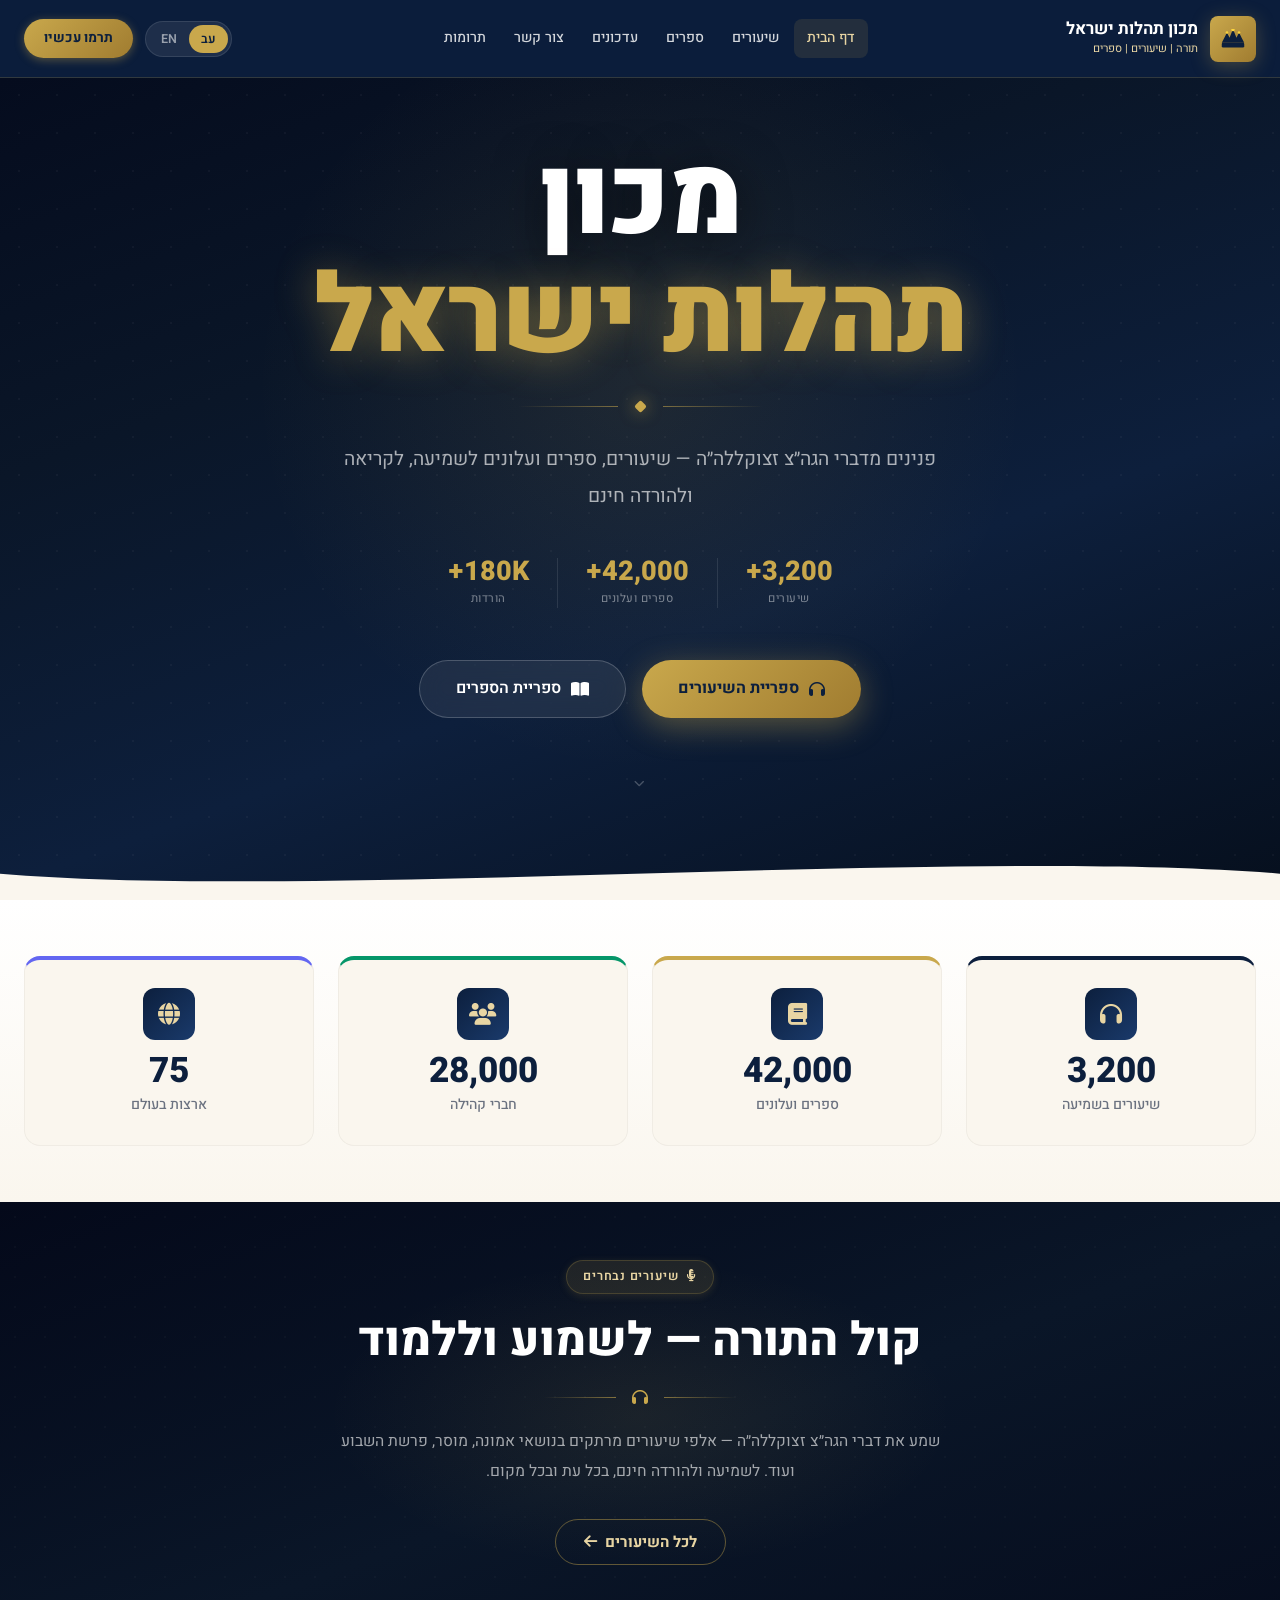
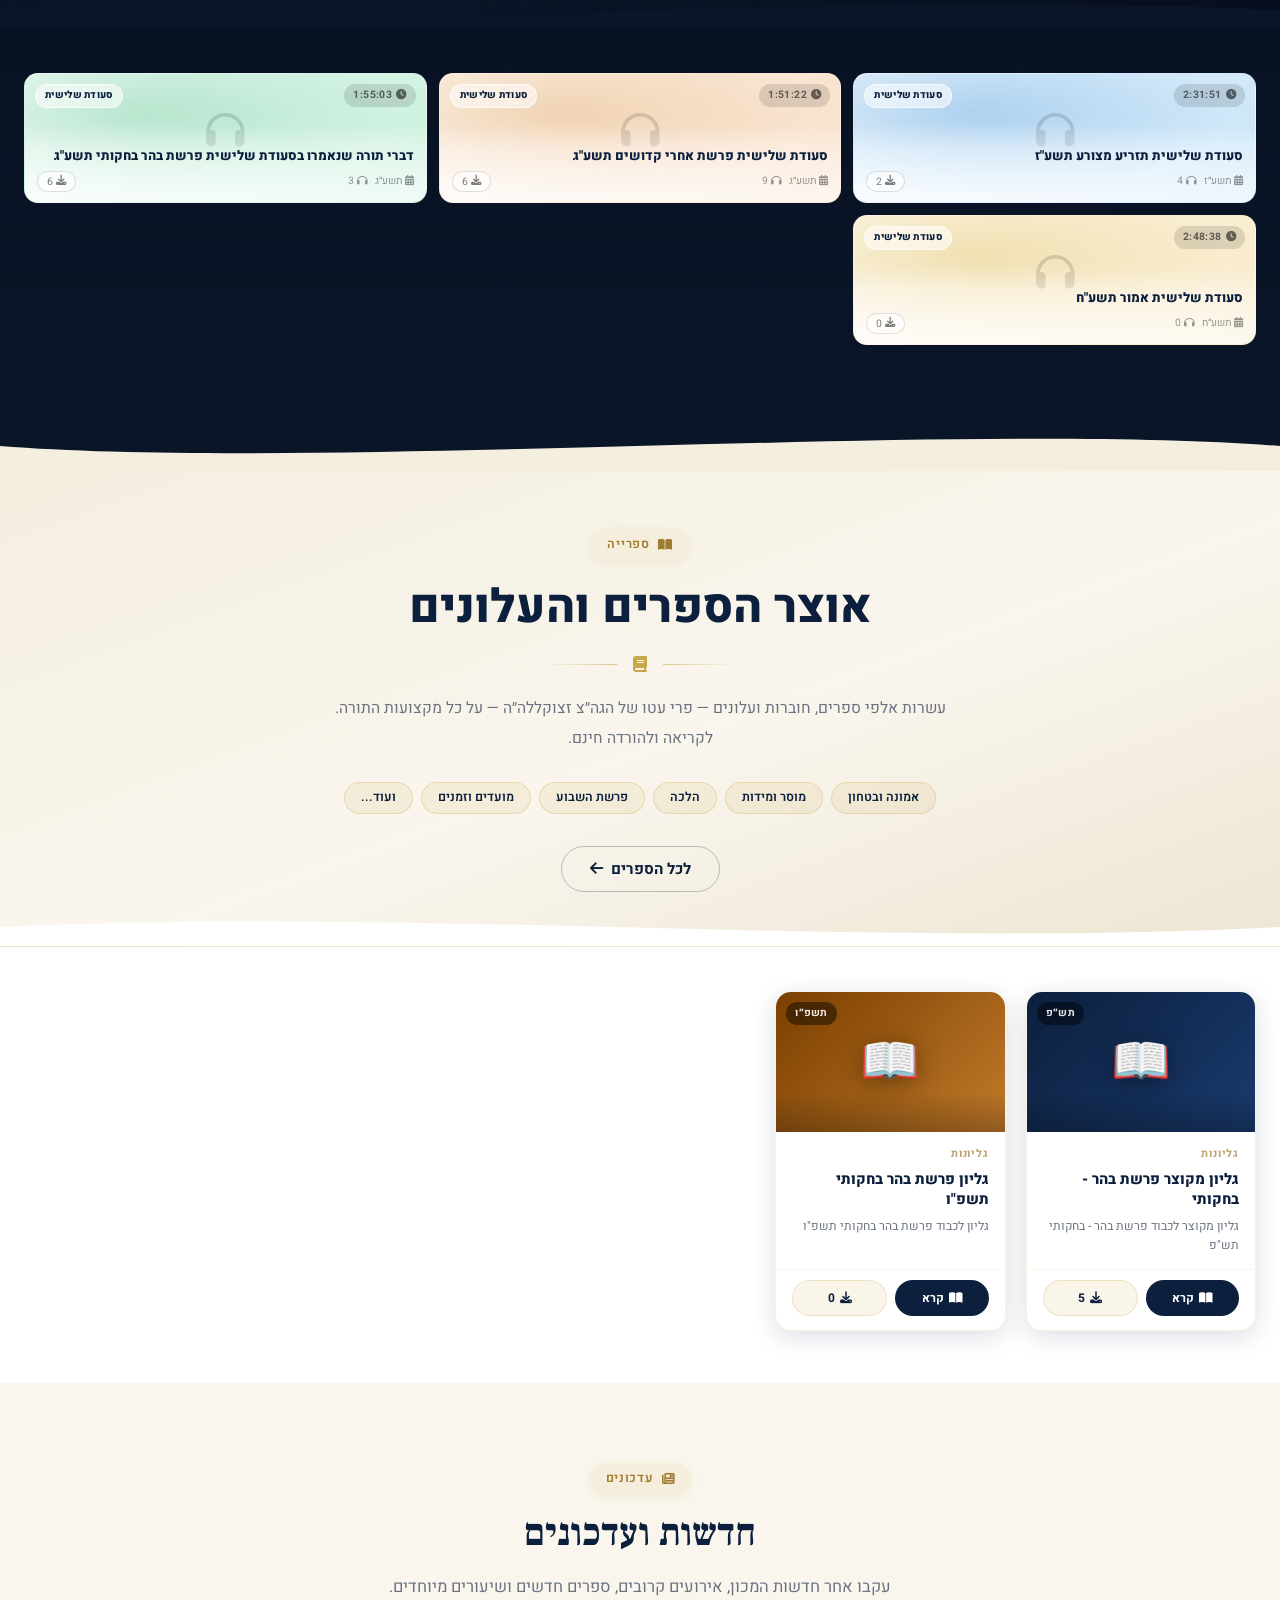
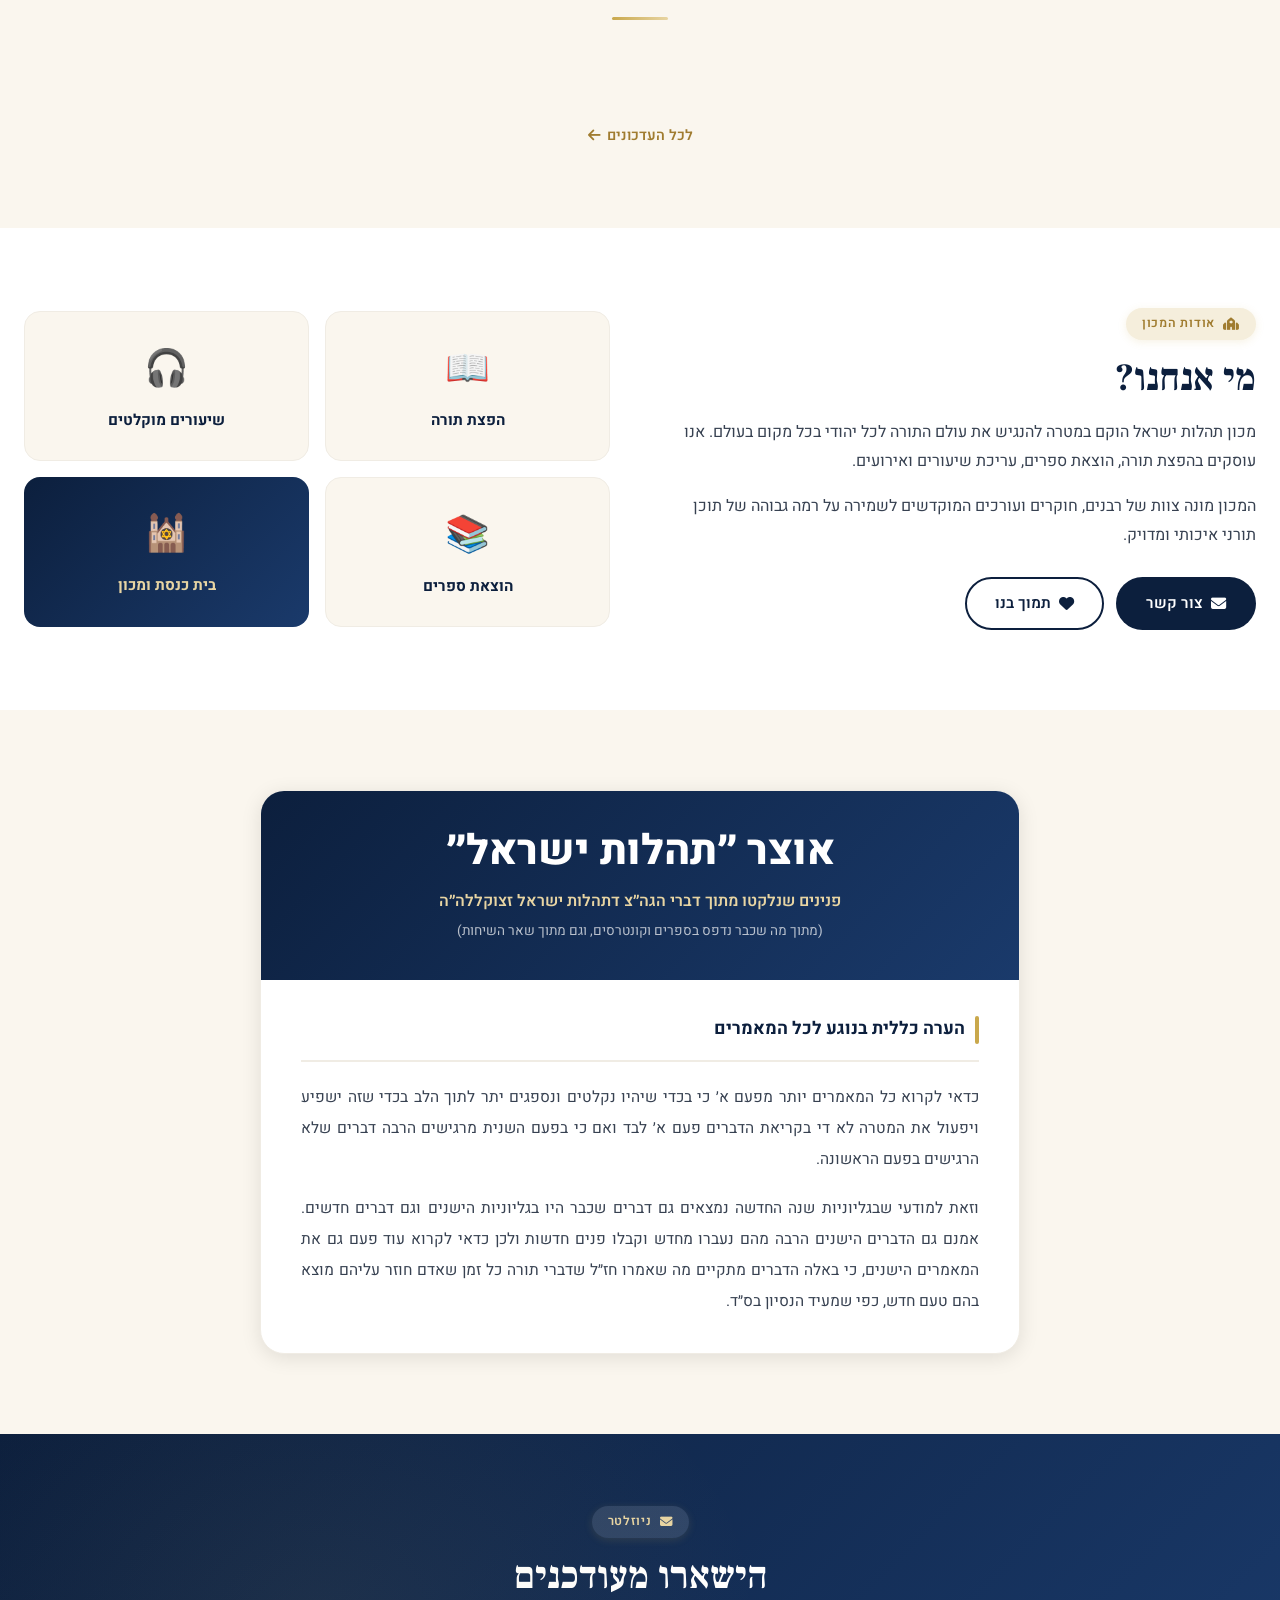
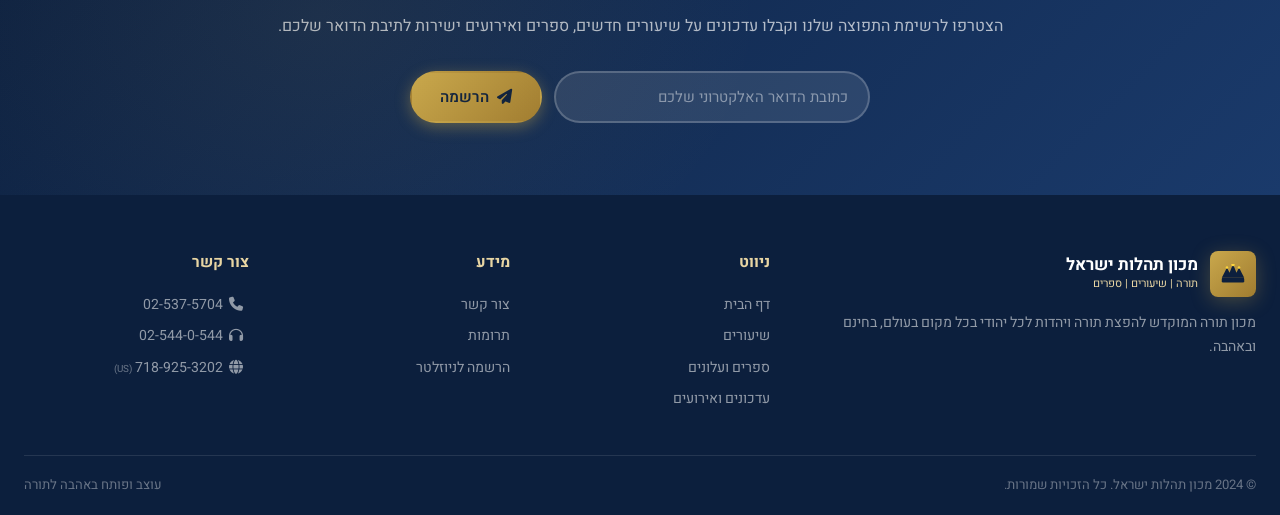
==== commit 062868e5: "Homepage lesson tiles: smaller size, light pastel colors" ====
--- a/index.html
+++ b/index.html
@@ -172,69 +172,68 @@
     .home-lessons-grid {
       display:grid;
       grid-template-columns: repeat(3,1fr);
-      gap:16px;
+      gap:12px;
     }
     @media(max-width:768px){ .home-lessons-grid { grid-template-columns:1fr 1fr; } }
     @media(max-width:480px){ .home-lessons-grid { grid-template-columns:1fr; } }
 
     .hlc {
-      position:relative; border-radius:18px; overflow:hidden;
-      aspect-ratio:4/3; cursor:pointer;
-      background:linear-gradient(145deg,#0d1f3c,#071020);
-      border:1px solid rgba(255,255,255,.07);
+      position:relative; border-radius:14px; overflow:hidden;
+      height:130px; cursor:pointer;
+      border:1px solid rgba(255,255,255,.13);
       transition:transform .22s, box-shadow .22s;
     }
-    .hlc:hover { transform:translateY(-5px) scale(1.02); box-shadow:0 20px 48px rgba(0,0,0,.5); }
-
-    /* tinted gradient per index */
-    .hlc[data-ci="0"] { --tc:rgba(201,168,76,.18); }
-    .hlc[data-ci="1"] { --tc:rgba(99,102,241,.18); }
-    .hlc[data-ci="2"] { --tc:rgba(16,185,129,.14); }
-    .hlc[data-ci="3"] { --tc:rgba(245,158,11,.16); }
-    .hlc[data-ci="4"] { --tc:rgba(239,68,68,.14); }
-    .hlc[data-ci="5"] { --tc:rgba(139,92,246,.16); }
+    .hlc:hover { transform:translateY(-3px) scale(1.015); box-shadow:0 12px 32px rgba(0,0,0,.35); }
+
+    /* light background per index */
+    .hlc[data-ci="0"] { background:linear-gradient(135deg,#e8f4fd,#c8e4f8); --tc:rgba(30,120,200,.25); }
+    .hlc[data-ci="1"] { background:linear-gradient(135deg,#fdf3e8,#f8dfc8); --tc:rgba(200,120,30,.22); }
+    .hlc[data-ci="2"] { background:linear-gradient(135deg,#edfaf3,#c8f0dc); --tc:rgba(16,160,90,.2); }
+    .hlc[data-ci="3"] { background:linear-gradient(135deg,#fdf6e8,#f8eac8); --tc:rgba(200,160,20,.22); }
+    .hlc[data-ci="4"] { background:linear-gradient(135deg,#fdedf0,#f8c8d0); --tc:rgba(200,40,70,.18); }
+    .hlc[data-ci="5"] { background:linear-gradient(135deg,#f3edfd,#dcc8f8); --tc:rgba(120,40,200,.18); }
     .hlc::before {
       content:''; position:absolute; inset:0;
       background:radial-gradient(ellipse at 30% 30%, var(--tc,rgba(201,168,76,.15)), transparent 65%);
       pointer-events:none;
     }
 
-    /* duration stamp top-left */
+    /* duration stamp */
     .hlc-dur {
-      position:absolute; top:12px; right:12px;
-      background:rgba(0,0,0,.55); backdrop-filter:blur(8px);
-      color:rgba(255,255,255,.85); font-size:.68rem; font-weight:700;
-      padding:4px 10px; border-radius:20px; letter-spacing:.5px;
-      display:flex; align-items:center; gap:5px;
-    }
-
-    /* category tag top-right */
+      position:absolute; top:10px; right:10px;
+      background:rgba(0,0,0,.12);
+      color:rgba(0,0,0,.55); font-size:.65rem; font-weight:700;
+      padding:3px 9px; border-radius:20px; letter-spacing:.4px;
+      display:flex; align-items:center; gap:4px;
+    }
+
+    /* category tag */
     .hlc-cat {
-      position:absolute; top:12px; left:12px;
-      background:rgba(201,168,76,.18); backdrop-filter:blur(8px);
-      border:1px solid rgba(201,168,76,.3);
-      color:var(--gold-light); font-size:.63rem; font-weight:800;
-      padding:3px 9px; border-radius:20px; letter-spacing:.4px;
+      position:absolute; top:10px; left:10px;
+      background:rgba(255,255,255,.55); backdrop-filter:blur(6px);
+      border:1px solid rgba(255,255,255,.7);
+      color:var(--primary); font-size:.62rem; font-weight:800;
+      padding:3px 9px; border-radius:20px; letter-spacing:.3px;
     }
 
     /* big headphone icon center */
     .hlc-icon {
       position:absolute; top:50%; left:50%; transform:translate(-50%,-58%);
-      font-size:2.8rem; opacity:.12; pointer-events:none;
-    }
-
-    /* play button center — appears on hover */
+      font-size:2.4rem; opacity:.13; pointer-events:none; color:#000;
+    }
+
+    /* play button — shows on hover */
     .hlc-play-wrap {
       position:absolute; top:50%; left:50%; transform:translate(-50%,-50%);
       opacity:0; transition:opacity .2s;
     }
     .hlc:hover .hlc-play-wrap { opacity:1; }
     .hlc-play {
-      width:52px; height:52px; border-radius:50%;
+      width:44px; height:44px; border-radius:50%;
       background:linear-gradient(135deg,var(--gold),var(--gold-dark));
       border:none; cursor:pointer; display:flex; align-items:center; justify-content:center;
-      color:var(--primary); font-size:1.1rem;
-      box-shadow:0 6px 24px rgba(201,168,76,.55);
+      color:var(--primary); font-size:1rem;
+      box-shadow:0 4px 18px rgba(201,168,76,.5);
       transition:transform .15s;
     }
     .hlc-play:hover { transform:scale(1.1); }
@@ -242,25 +241,23 @@
     /* bottom info bar */
     .hlc-bottom {
       position:absolute; bottom:0; left:0; right:0;
-      background:linear-gradient(to top, rgba(0,0,0,.85) 0%, rgba(0,0,0,.4) 60%, transparent 100%);
-      padding:32px 14px 14px;
+      background:linear-gradient(to top, rgba(255,255,255,.75) 0%, rgba(255,255,255,.35) 70%, transparent 100%);
+      padding:24px 12px 10px;
     }
     .hlc-title {
-      font-size:.88rem; font-weight:800; color:#fff; line-height:1.35;
+      font-size:.82rem; font-weight:800; color:var(--primary); line-height:1.3;
       display:-webkit-box; -webkit-line-clamp:2; -webkit-box-orient:vertical; overflow:hidden;
-      margin-bottom:8px;
-    }
-    .hlc-foot {
-      display:flex; align-items:center; justify-content:space-between;
-    }
-    .hlc-stats { display:flex; gap:10px; font-size:.68rem; color:rgba(255,255,255,.45); }
+      margin-bottom:6px;
+    }
+    .hlc-foot { display:flex; align-items:center; justify-content:space-between; }
+    .hlc-stats { display:flex; gap:8px; font-size:.65rem; color:rgba(0,0,0,.4); }
     .hlc-stats span { display:flex; align-items:center; gap:3px; }
     .hlc-dl {
-      background:transparent; border:1px solid rgba(255,255,255,.2); border-radius:20px;
-      padding:3px 10px; font-size:.68rem; color:rgba(255,255,255,.55); cursor:pointer;
-      transition:border-color .15s, color .15s; display:flex; align-items:center; gap:4px;
-    }
-    .hlc-dl:hover { border-color:rgba(201,168,76,.6); color:var(--gold-light); }
+      background:rgba(255,255,255,.6); border:1px solid rgba(0,0,0,.12); border-radius:20px;
+      padding:2px 9px; font-size:.65rem; color:rgba(0,0,0,.5); cursor:pointer;
+      transition:background .15s, color .15s; display:flex; align-items:center; gap:3px;
+    }
+    .hlc-dl:hover { background:var(--gold); color:var(--primary); border-color:var(--gold); }
 
     /* ===== Homepage Book Cards (book-cover style) ===== */
     .home-books-grid { display:grid; grid-template-columns:repeat(auto-fill,minmax(200px,1fr)); gap:20px; }
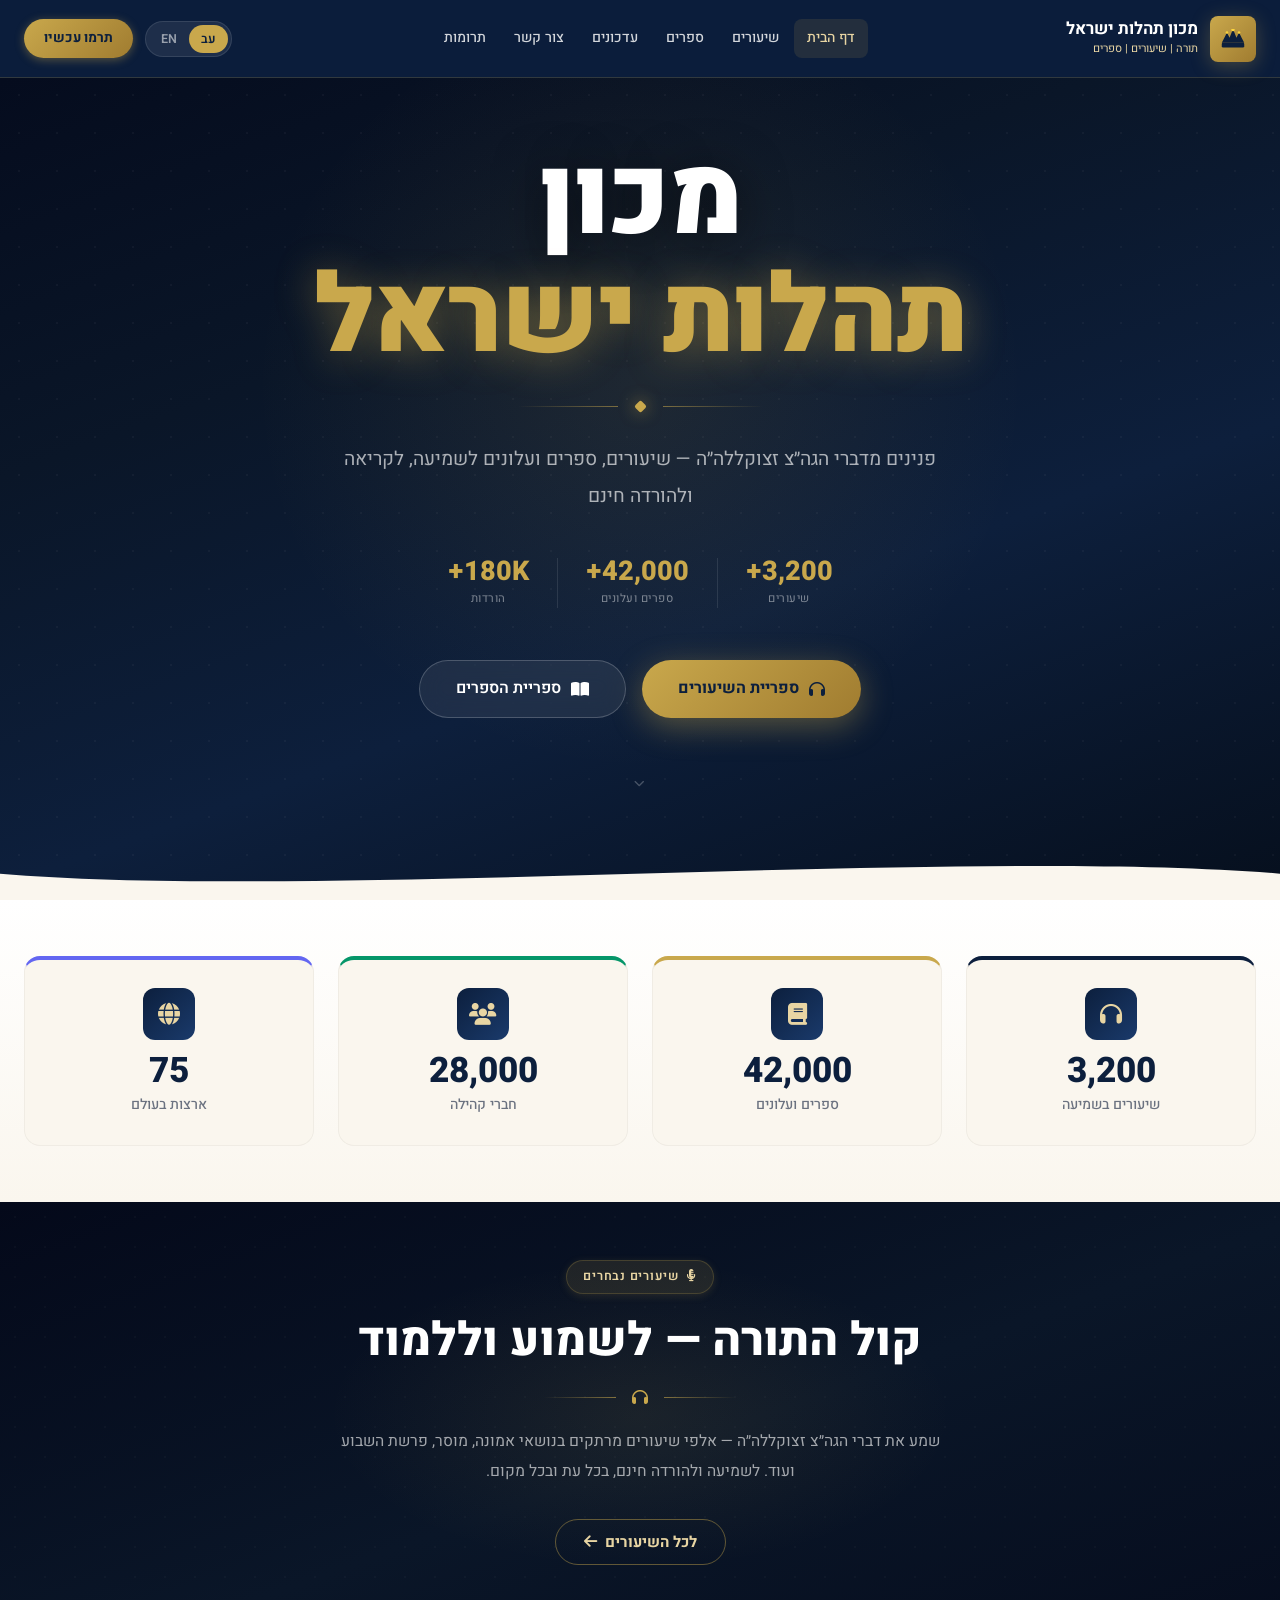
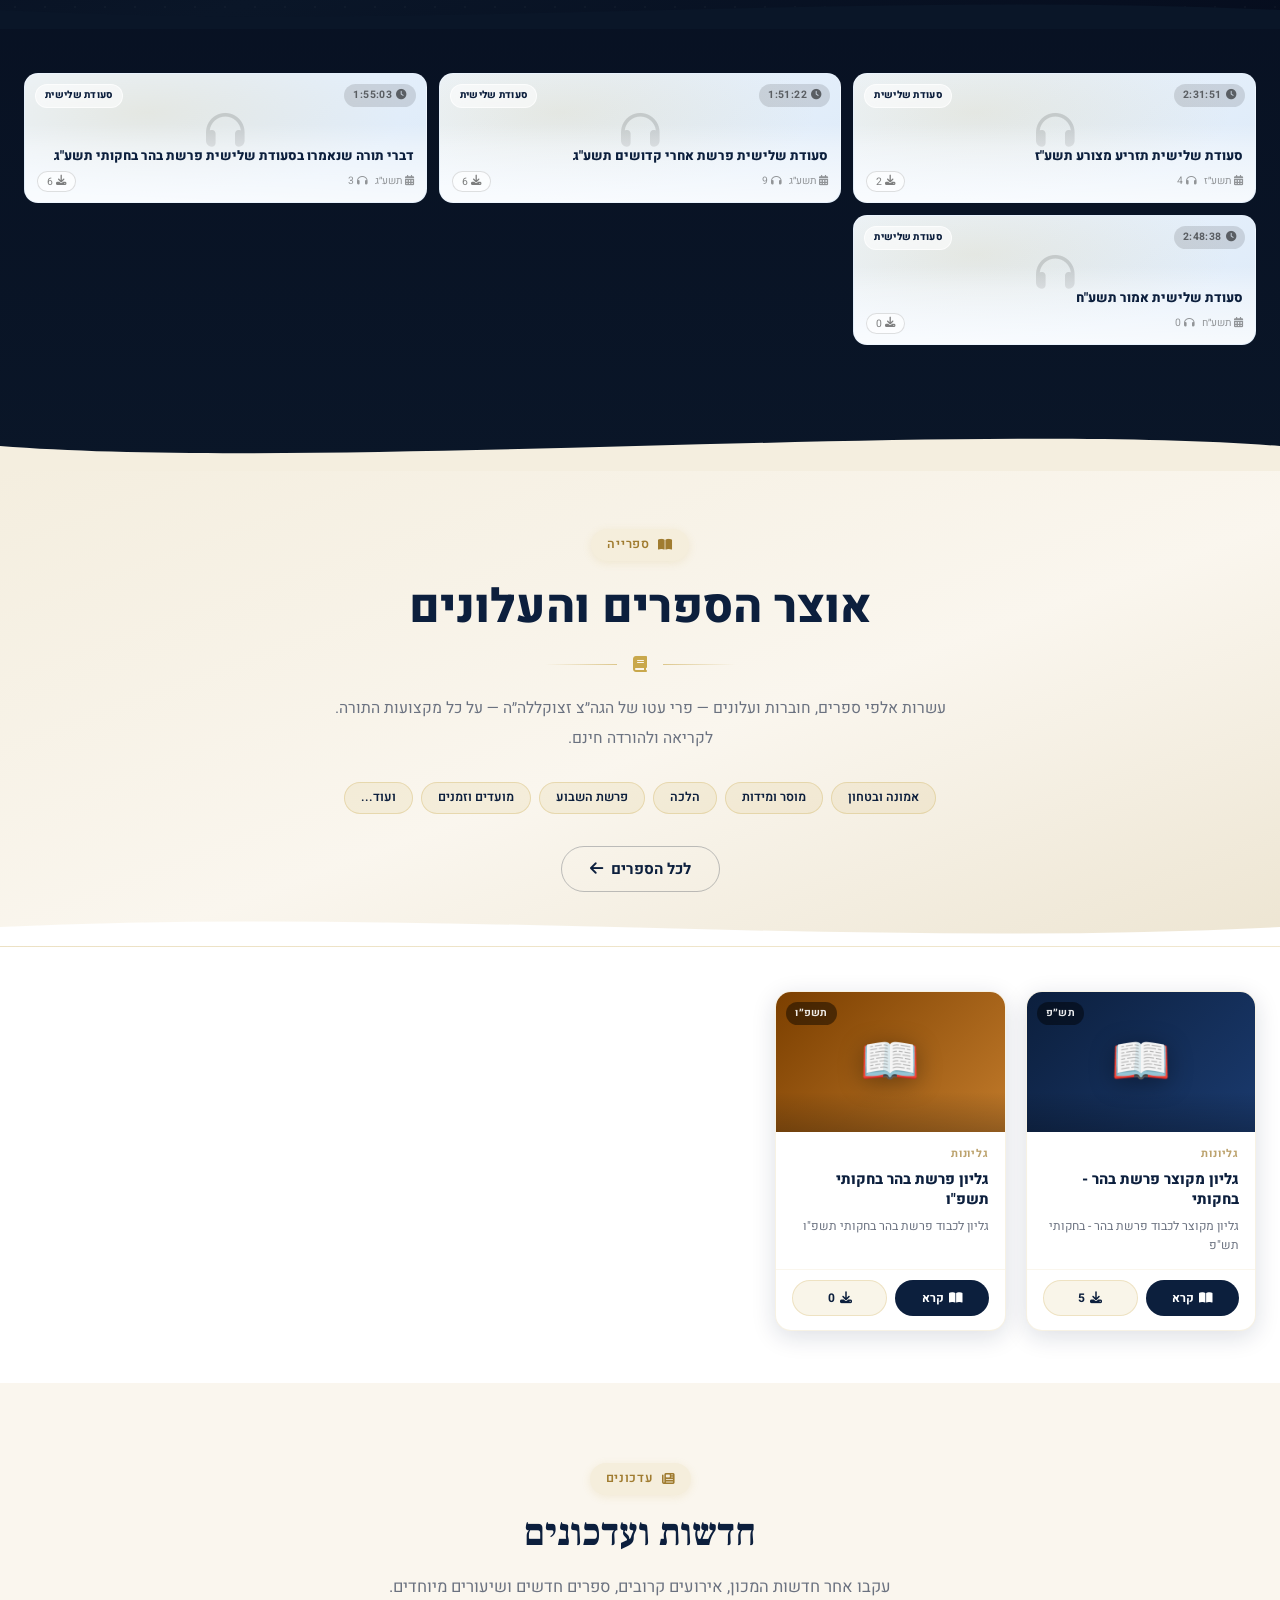
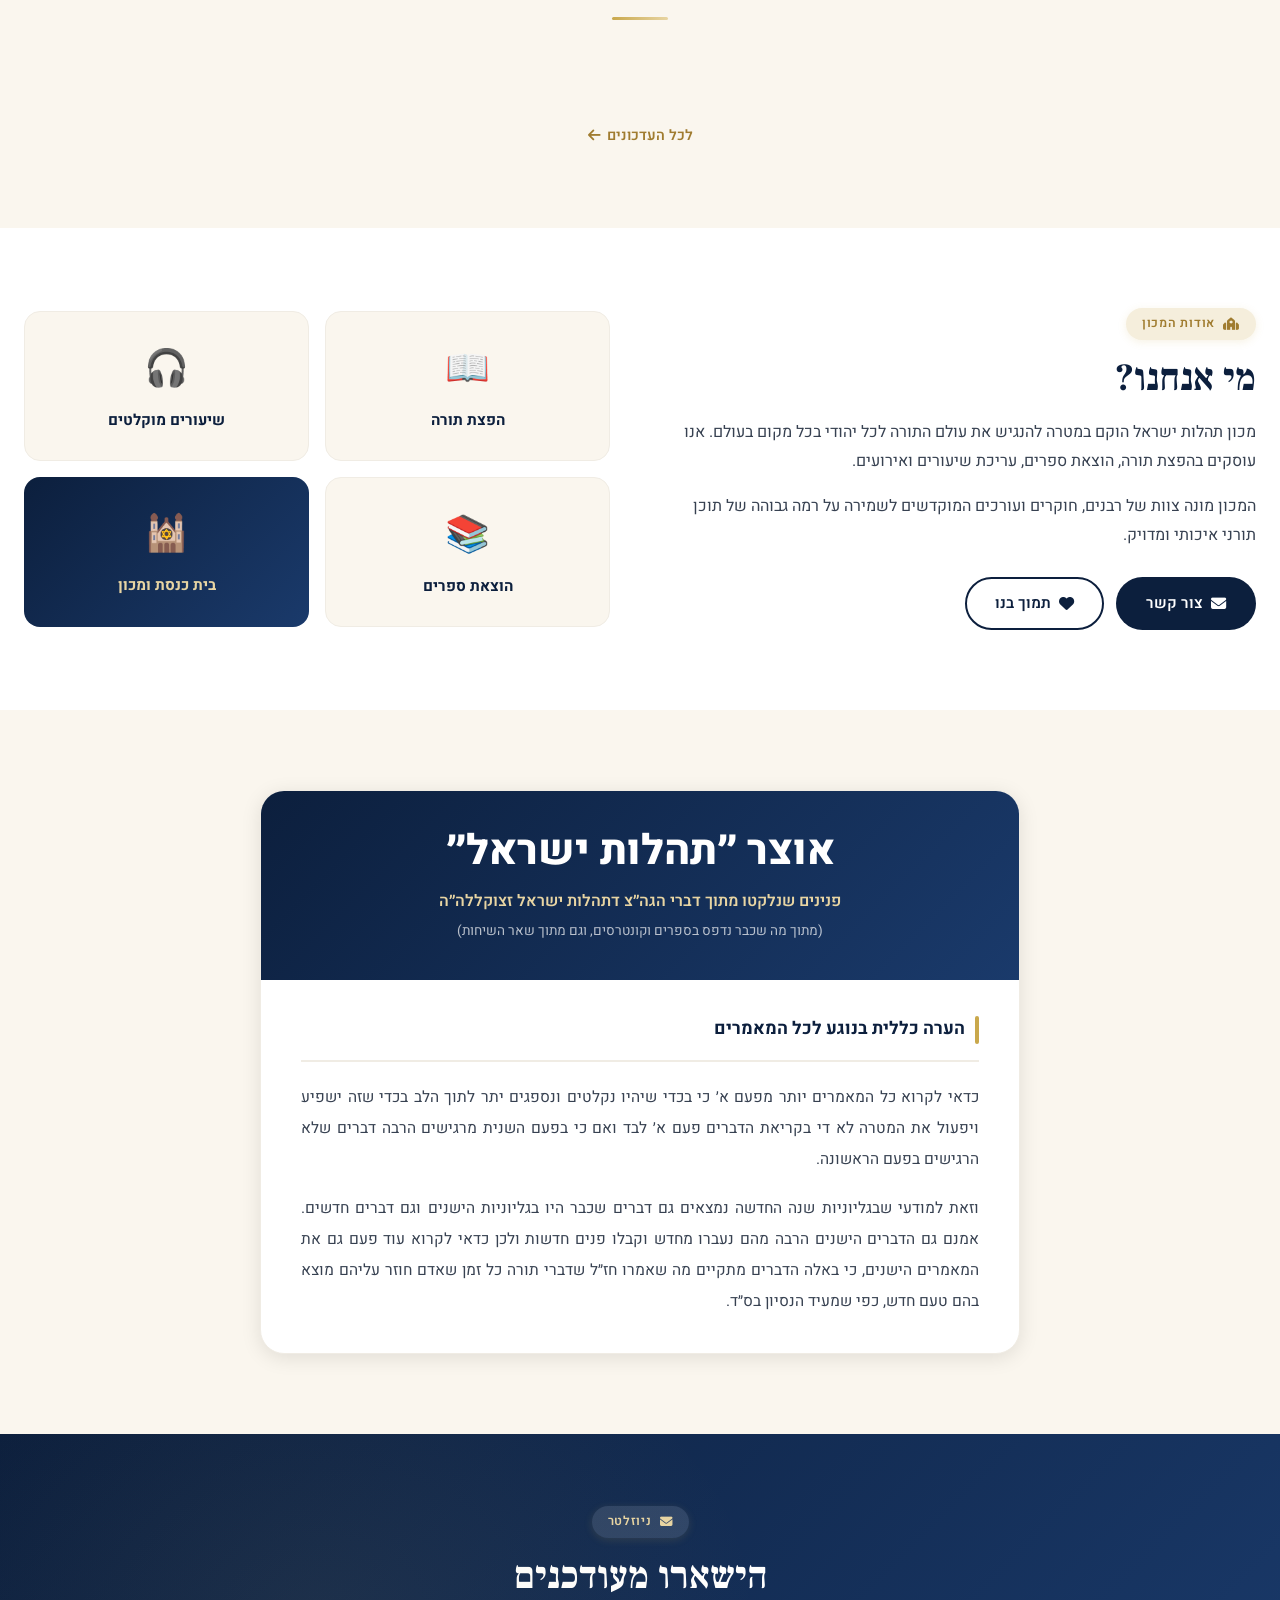
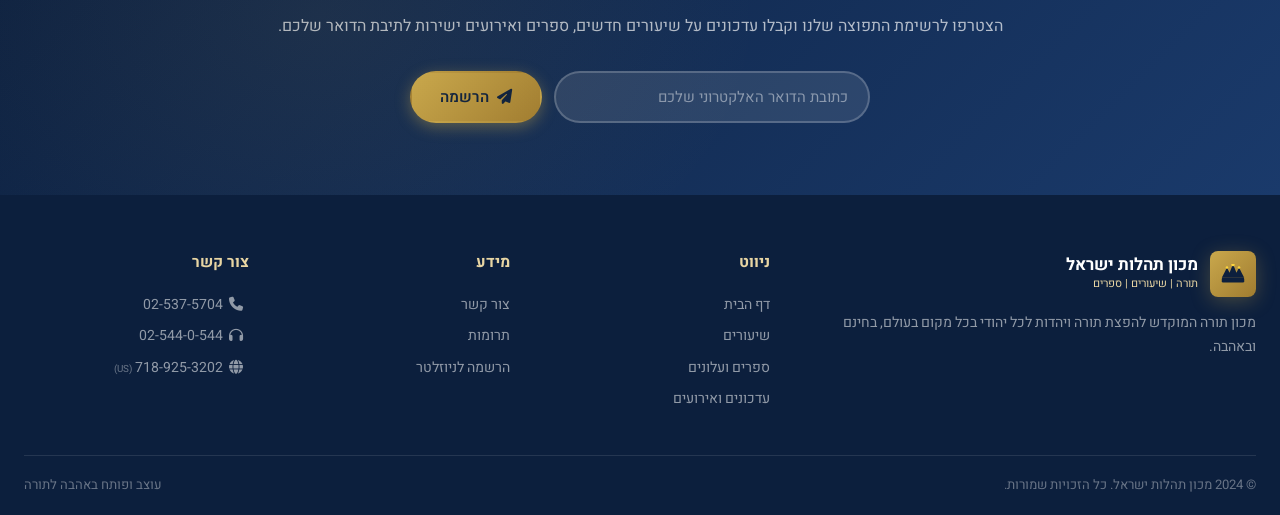
==== commit d68af001: "Fix homepage: single tile color, play and book-read buttons working" ====
--- a/index.html
+++ b/index.html
@@ -185,13 +185,8 @@
     }
     .hlc:hover { transform:translateY(-3px) scale(1.015); box-shadow:0 12px 32px rgba(0,0,0,.35); }
 
-    /* light background per index */
-    .hlc[data-ci="0"] { background:linear-gradient(135deg,#e8f4fd,#c8e4f8); --tc:rgba(30,120,200,.25); }
-    .hlc[data-ci="1"] { background:linear-gradient(135deg,#fdf3e8,#f8dfc8); --tc:rgba(200,120,30,.22); }
-    .hlc[data-ci="2"] { background:linear-gradient(135deg,#edfaf3,#c8f0dc); --tc:rgba(16,160,90,.2); }
-    .hlc[data-ci="3"] { background:linear-gradient(135deg,#fdf6e8,#f8eac8); --tc:rgba(200,160,20,.22); }
-    .hlc[data-ci="4"] { background:linear-gradient(135deg,#fdedf0,#f8c8d0); --tc:rgba(200,40,70,.18); }
-    .hlc[data-ci="5"] { background:linear-gradient(135deg,#f3edfd,#dcc8f8); --tc:rgba(120,40,200,.18); }
+    /* single light color for all tiles */
+    .hlc { background:linear-gradient(145deg,#eef6ff,#ddeaf8); }
     .hlc::before {
       content:''; position:absolute; inset:0;
       background:radial-gradient(ellipse at 30% 30%, var(--tc,rgba(201,168,76,.15)), transparent 65%);
@@ -831,7 +826,7 @@
     <div class="hlc-dur"><i class="fas fa-clock"></i> ${l.duration || '—'}</div>
     <div class="hlc-icon"><i class="fas fa-headphones"></i></div>
     <div class="hlc-play-wrap">
-      <button class="hlc-play" onclick="event.stopPropagation();countPlay(${l.id})"><i class="fas fa-play"></i></button>
+      <button class="hlc-play" onclick="event.stopPropagation();playLesson(${l.id})"><i class="fas fa-play"></i></button>
     </div>
     <div class="hlc-bottom">
       <div class="hlc-title">${title}</div>
@@ -867,7 +862,7 @@
       ${desc ? `<div class="hbc-desc">${desc}</div>` : ''}
     </div>
     <div class="hbc-foot">
-      <button class="hbc-btn hbc-btn-read" onclick="openBookModal(${b.id})"><i class="fas fa-book-open"></i> ${lang==='he'?'קרא':'Read'}</button>
+      <button class="hbc-btn hbc-btn-read" onclick="openBookReader(${b.id})"><i class="fas fa-book-open"></i> ${lang==='he'?'קרא':'Read'}</button>
       <button class="hbc-btn hbc-btn-dl" onclick="downloadBook(${b.id})"><i class="fas fa-download"></i> ${b.downloads||0}</button>
     </div>
   </div>`;
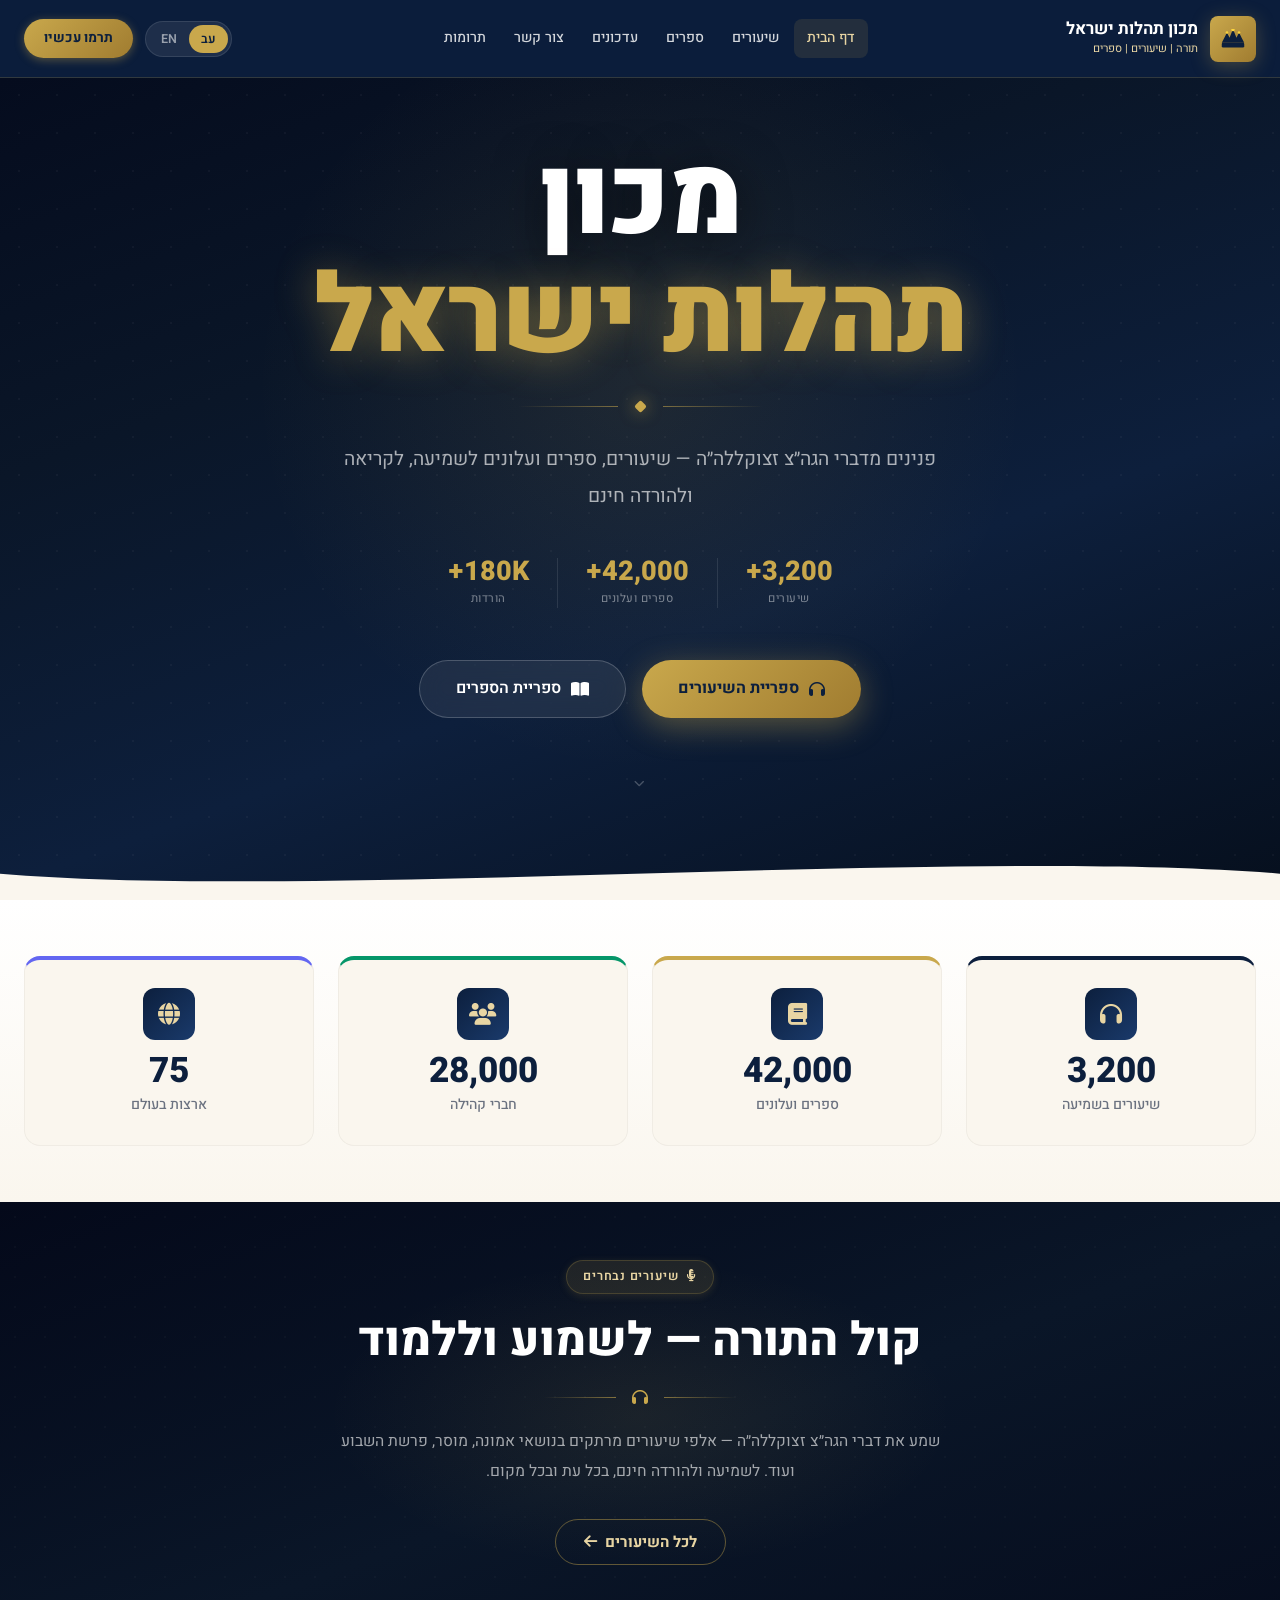
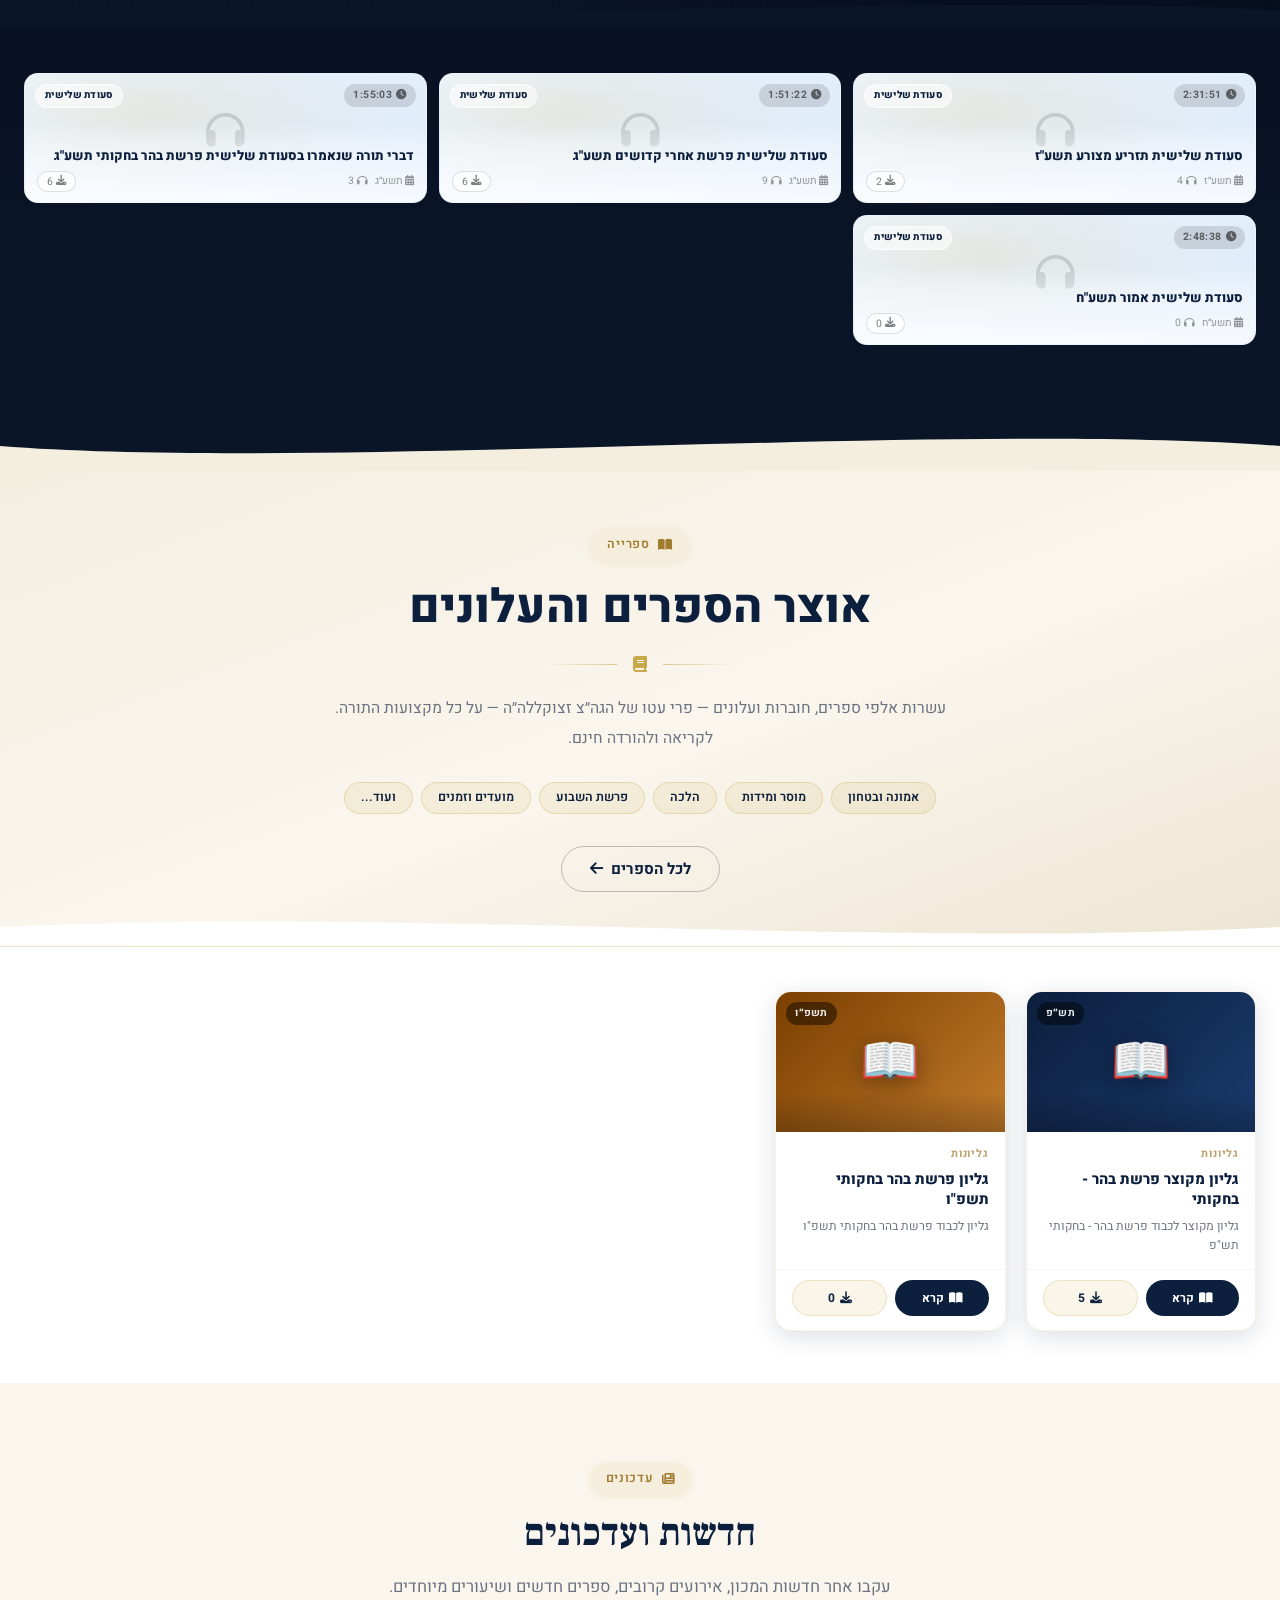
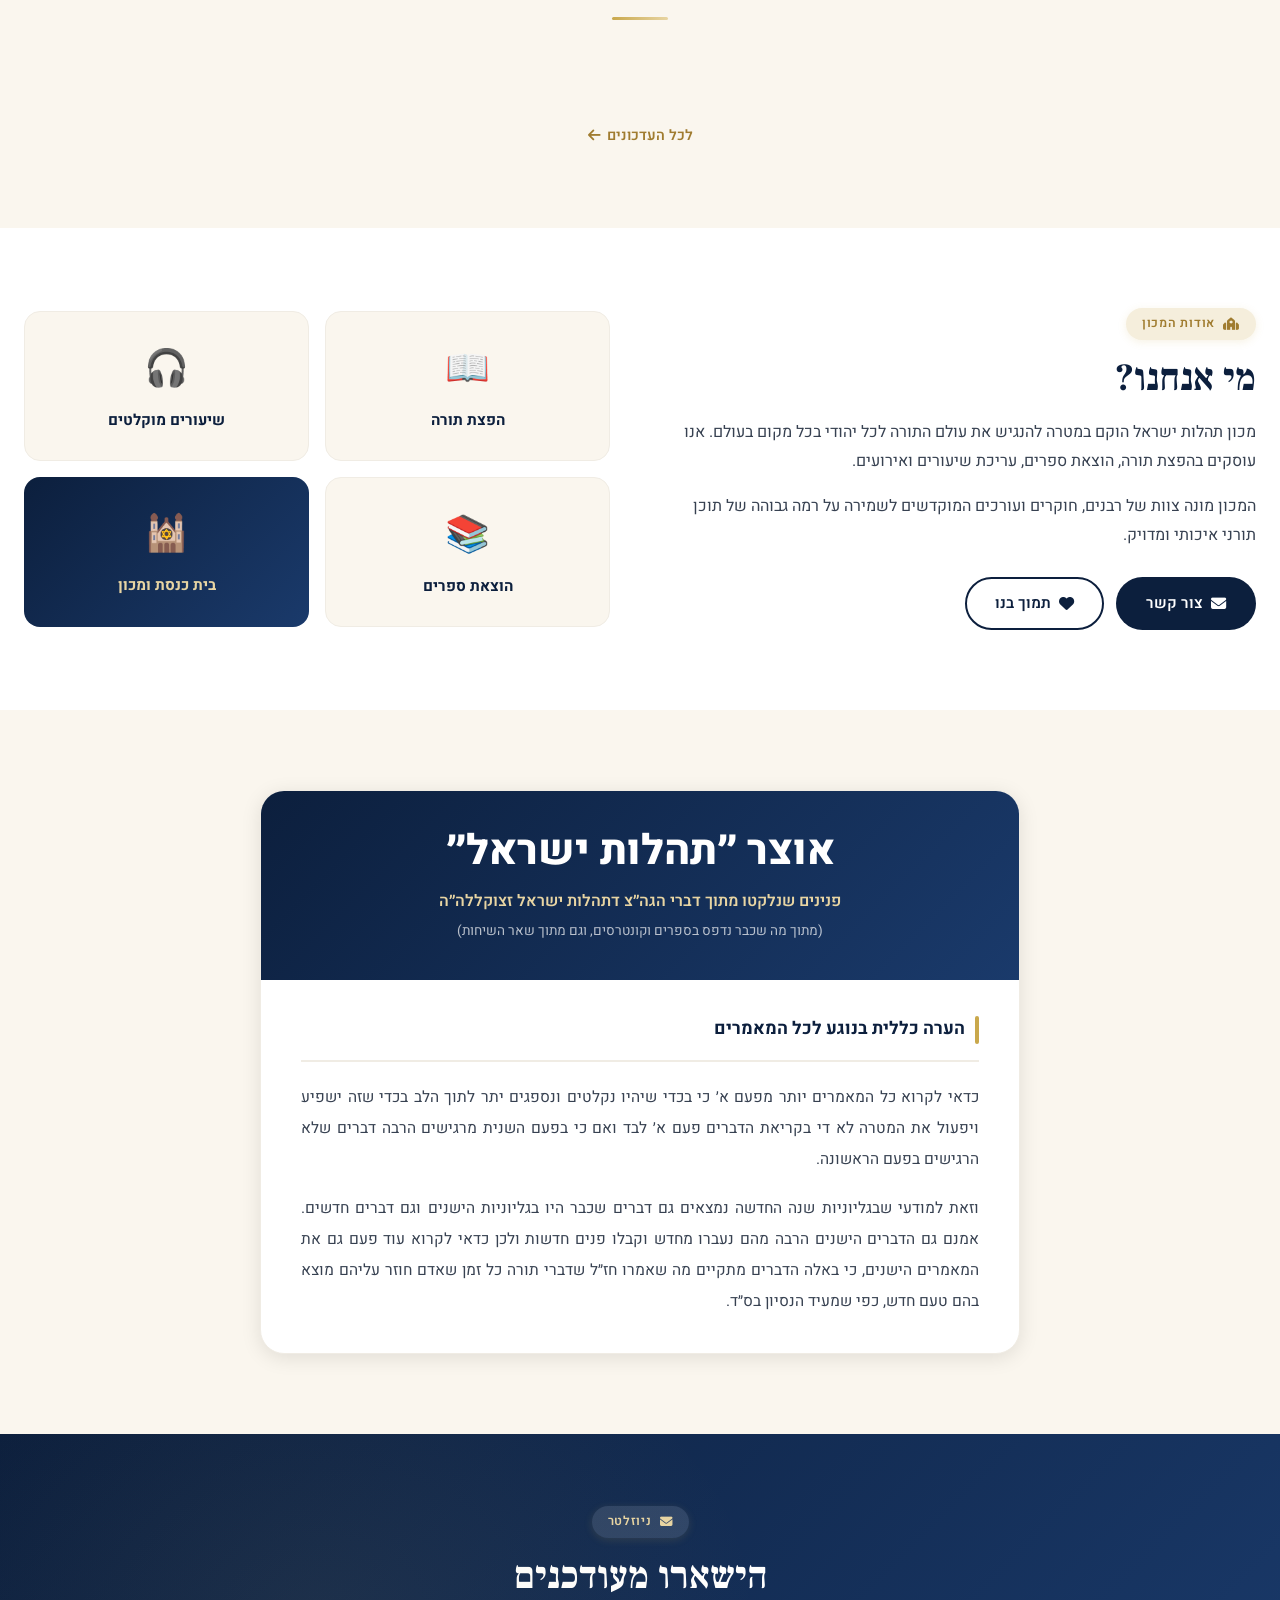
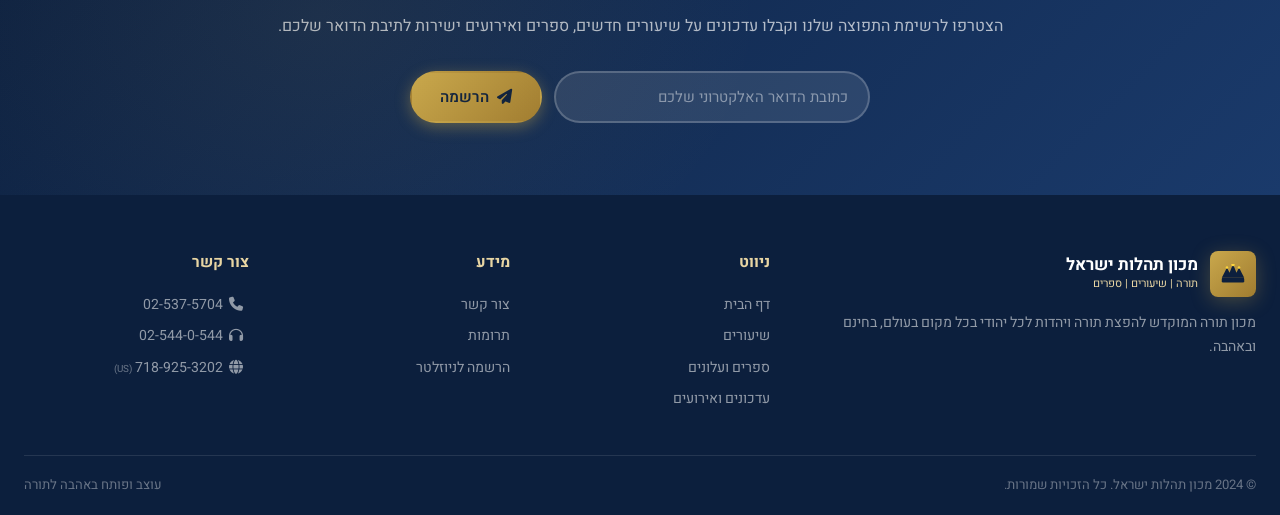
==== commit 8e4ee482: "Fix homepage: play button z-index, add book reader modal" ====
--- a/index.html
+++ b/index.html
@@ -220,7 +220,7 @@
     /* play button — shows on hover */
     .hlc-play-wrap {
       position:absolute; top:50%; left:50%; transform:translate(-50%,-50%);
-      opacity:0; transition:opacity .2s;
+      opacity:0; transition:opacity .2s; z-index:3;
     }
     .hlc:hover .hlc-play-wrap { opacity:1; }
     .hlc-play {
@@ -806,6 +806,25 @@
 <div class="modal-overlay" id="bookModal">
   <div class="modal"><div id="bookModalBody"></div></div>
 </div>
+<!-- BOOK READER MODAL -->
+<div class="modal-overlay" id="bookReaderModal">
+  <div class="modal" style="max-width:860px;width:95vw;height:80vh;display:flex;flex-direction:column;padding:0;overflow:hidden">
+    <div style="display:flex;align-items:center;justify-content:space-between;padding:12px 18px;border-bottom:1px solid var(--border-light);background:var(--cream);flex-shrink:0">
+      <div style="display:flex;align-items:center;gap:10px">
+        <div style="width:28px;height:28px;background:var(--primary);border-radius:7px;display:flex;align-items:center;justify-content:center;color:#fff;font-size:.78rem"><i class="fas fa-book-open"></i></div>
+        <span id="readerTitle" style="font-weight:700;color:var(--primary);font-size:.92rem"></span>
+      </div>
+      <button onclick="Modal.close('bookReaderModal')" style="background:rgba(220,38,38,.1);border:none;border-radius:8px;width:32px;height:32px;color:#dc2626;cursor:pointer;font-size:.85rem"><i class="fas fa-times"></i></button>
+    </div>
+    <div style="flex:1;position:relative;min-height:0">
+      <iframe id="readerFrame" style="width:100%;height:100%;border:none;display:none"></iframe>
+      <div id="readerNoFile" style="display:none;height:100%;flex-direction:column;align-items:center;justify-content:center;color:var(--text-muted)">
+        <div style="font-size:48px;margin-bottom:16px">📄</div>
+        <p style="font-size:.95rem;font-weight:600">הקובץ אינו זמין לקריאה מקוונת</p>
+      </div>
+    </div>
+  </div>
+</div>
 <div class="toast-container"></div>
 
 <script src="js/data.js"></script>
